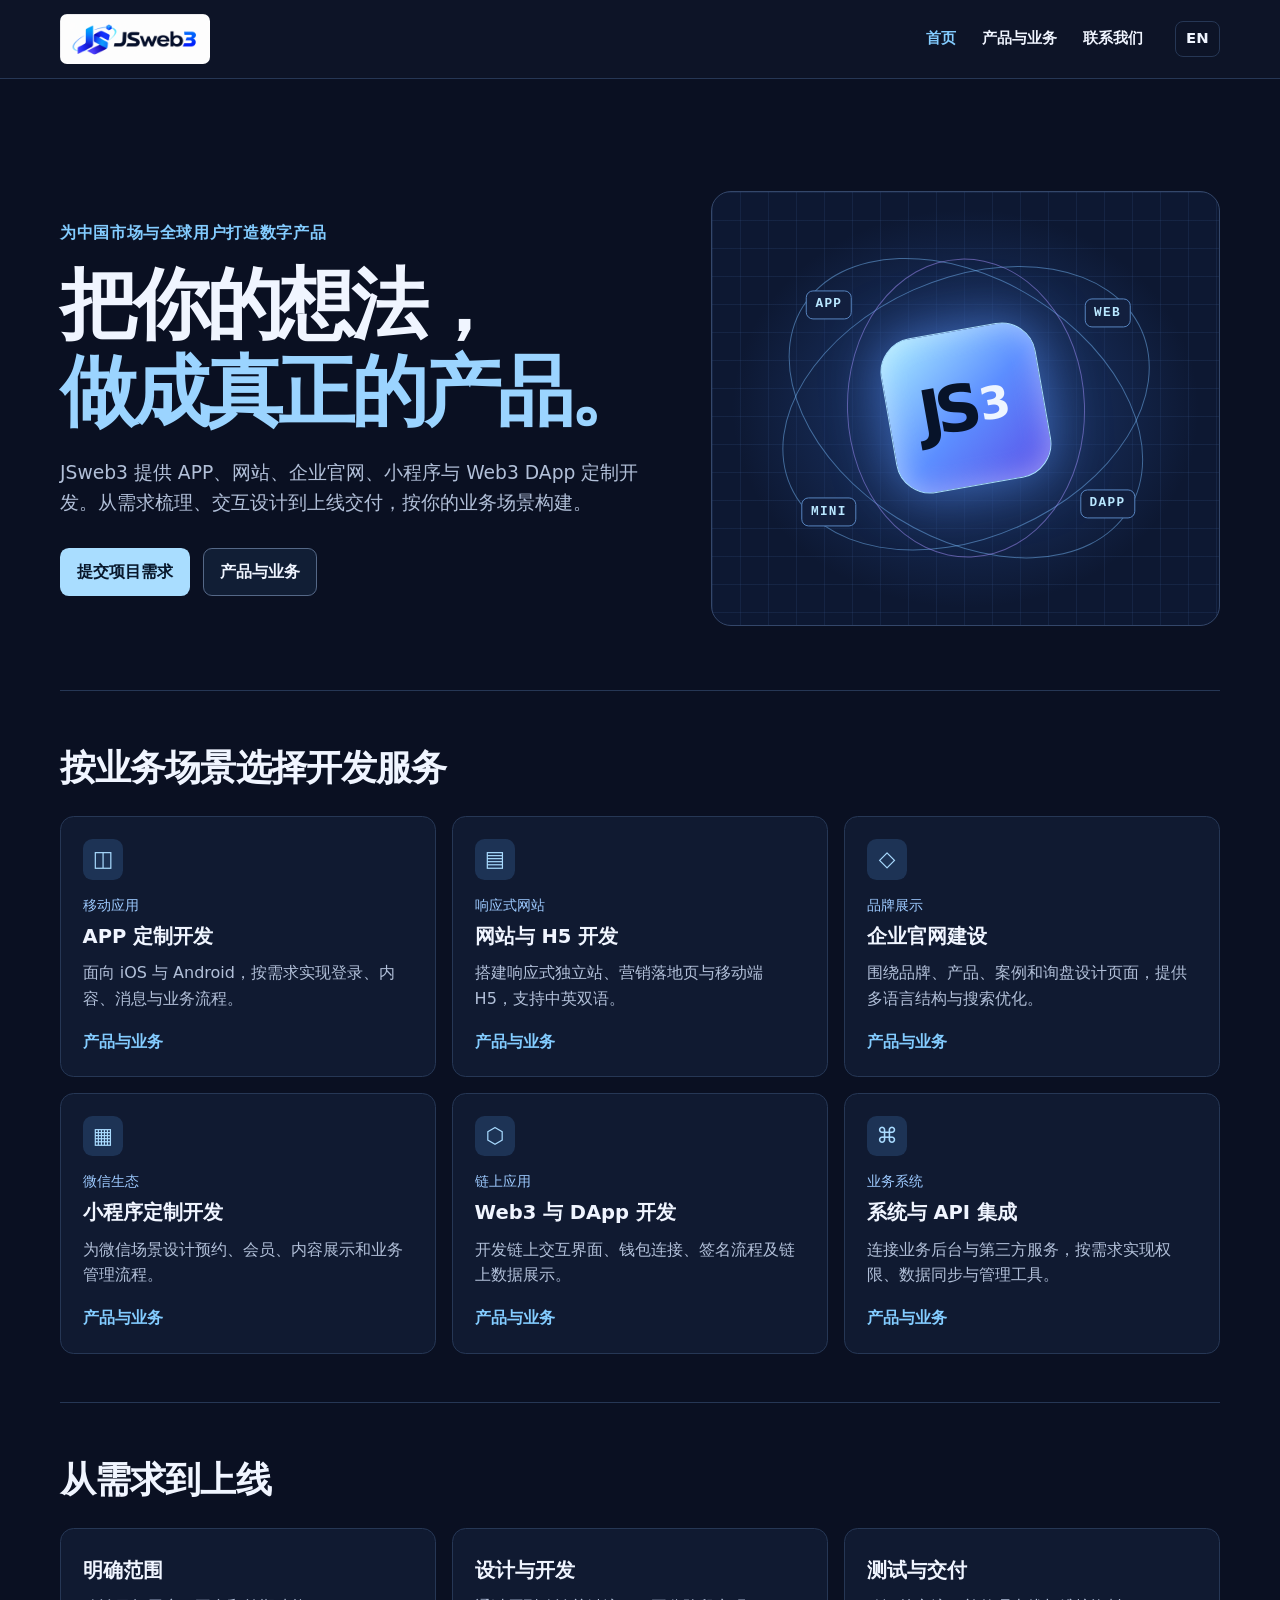
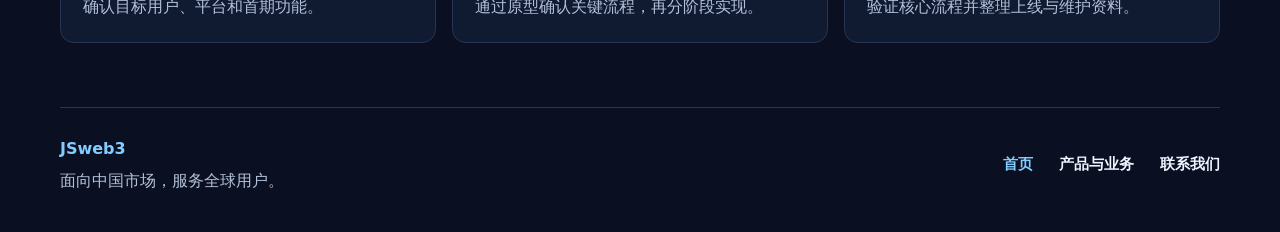
==== site/index.html @ c19f3cb8 "Build bilingual JSweb3 development website" ====
<!doctype html>
<html lang="zh-CN"><head><meta charset="utf-8"><meta name="viewport" content="width=device-width, initial-scale=1"><meta name="theme-color" content="#0a1022">
<title>APP、网站与 Web3 定制开发 | JSweb3</title><meta name="description" content="APP、网站、企业官网、小程序和 Web3 DApp 定制开发，面向中国市场及全球用户。"><meta name="keywords" content="APP 定制开发, 网站与 H5 开发, 企业官网建设, 小程序定制开发, Web3 与 DApp 开发, 系统与 API 集成"><meta name="author" content="JSweb3"><meta name="robots" content="index, follow, max-image-preview:large, max-snippet:-1">
<link rel="canonical" href="https://jsweb3.dev/"><link rel="alternate" hreflang="zh-CN" href="https://jsweb3.dev/"><link rel="alternate" hreflang="en" href="https://jsweb3.dev/en/"><link rel="alternate" hreflang="x-default" href="https://jsweb3.dev/">
<meta property="og:type" content="website"><meta property="og:site_name" content="JSweb3"><meta property="og:locale" content="zh_CN"><meta property="og:locale:alternate" content="en_US"><meta property="og:title" content="APP、网站与 Web3 定制开发 | JSweb3"><meta property="og:description" content="APP、网站、企业官网、小程序和 Web3 DApp 定制开发，面向中国市场及全球用户。"><meta property="og:url" content="https://jsweb3.dev/"><meta property="og:image" content="https://jsweb3.dev/assets/jsweb3-logo.png"><meta property="og:image:alt" content="JSweb3"><meta name="twitter:card" content="summary_large_image"><meta name="twitter:title" content="APP、网站与 Web3 定制开发 | JSweb3"><meta name="twitter:description" content="APP、网站、企业官网、小程序和 Web3 DApp 定制开发，面向中国市场及全球用户。"><meta name="twitter:image" content="https://jsweb3.dev/assets/jsweb3-logo.png"><meta name="twitter:image:alt" content="JSweb3">
<link rel="icon" href="./assets/jsweb3-icon.png"><link rel="stylesheet" href="./assets/site.css"><script type="application/ld+json">{"@context":"https://schema.org","@graph":[{"@type":"Organization","@id":"https://jsweb3.dev/#organization","name":"JSweb3","url":"https://jsweb3.dev","logo":"https://jsweb3.dev/assets/jsweb3-logo.png","areaServed":["China","Worldwide"],"sameAs":["https://t.me/shuishu"]},{"@type":"WebSite","@id":"https://jsweb3.dev/#website","name":"JSweb3","url":"https://jsweb3.dev","inLanguage":["zh-CN","en"],"publisher":{"@id":"https://jsweb3.dev/#organization"}},{"@type":["WebPage"],"@id":"https://jsweb3.dev/#page","url":"https://jsweb3.dev/","name":"APP、网站与 Web3 定制开发 | JSweb3","description":"APP、网站、企业官网、小程序和 Web3 DApp 定制开发，面向中国市场及全球用户。","inLanguage":"zh-CN","isPartOf":{"@id":"https://jsweb3.dev/#website"},"about":{"@id":"https://jsweb3.dev/#organization"}}]}</script></head>
<body><header class="header"><div class="header-inner"><a href="./" class="brand" aria-label="JSweb3"><img src="./assets/jsweb3-logo.png" alt="JSweb3" width="180" height="60"></a><nav aria-label="首页"><a href="./" aria-current="page">首页</a><a href="./services/">产品与业务</a><a href="./contact/">联系我们</a></nav><a class="switch" href="./en/" hreflang="en" lang="en">EN</a></div></header><main><section class="hero"><div><p class="eyebrow">为中国市场与全球用户打造数字产品</p><h1>把你的想法，<br><em>做成真正的产品。</em></h1><p class="lead">JSweb3 提供 APP、网站、企业官网、小程序与 Web3 DApp 定制开发。从需求梳理、交互设计到上线交付，按你的业务场景构建。</p><div class="actions"><a class="button primary" href="./contact/#brief">提交项目需求</a><a class="button secondary" href="./services/">产品与业务</a></div></div><div class="blueprint" aria-hidden="true"><div class="orbit o1"></div><div class="orbit o2"></div><div class="orbit o3"></div><div class="core">JS<span>3</span></div><span class="node n1">APP</span><span class="node n2">WEB</span><span class="node n3">DAPP</span><span class="node n4">MINI</span></div></section><section class="section"><h2>按业务场景选择开发服务</h2><div class="catalog"><article class="card" id="app"><span class="tile" aria-hidden="true">◫</span><p class="tag">移动应用</p><h3>APP 定制开发</h3><p>面向 iOS 与 Android，按需求实现登录、内容、消息与业务流程。</p><a aria-label="APP 定制开发" href="./services/#app">产品与业务</a></article><article class="card" id="web"><span class="tile" aria-hidden="true">▤</span><p class="tag">响应式网站</p><h3>网站与 H5 开发</h3><p>搭建响应式独立站、营销落地页与移动端 H5，支持中英双语。</p><a aria-label="网站与 H5 开发" href="./services/#web">产品与业务</a></article><article class="card" id="corporate"><span class="tile" aria-hidden="true">◇</span><p class="tag">品牌展示</p><h3>企业官网建设</h3><p>围绕品牌、产品、案例和询盘设计页面，提供多语言结构与搜索优化。</p><a aria-label="企业官网建设" href="./services/#corporate">产品与业务</a></article><article class="card" id="mini-program"><span class="tile" aria-hidden="true">▦</span><p class="tag">微信生态</p><h3>小程序定制开发</h3><p>为微信场景设计预约、会员、内容展示和业务管理流程。</p><a aria-label="小程序定制开发" href="./services/#mini-program">产品与业务</a></article><article class="card" id="dapp"><span class="tile" aria-hidden="true">⬡</span><p class="tag">链上应用</p><h3>Web3 与 DApp 开发</h3><p>开发链上交互界面、钱包连接、签名流程及链上数据展示。</p><a aria-label="Web3 与 DApp 开发" href="./services/#dapp">产品与业务</a></article><article class="card" id="integration"><span class="tile" aria-hidden="true">⌘</span><p class="tag">业务系统</p><h3>系统与 API 集成</h3><p>连接业务后台与第三方服务，按需求实现权限、数据同步与管理工具。</p><a aria-label="系统与 API 集成" href="./services/#integration">产品与业务</a></article></div></section><section class="section process"><h2>从需求到上线</h2><div class="steps"><article><h3>明确范围</h3><p>确认目标用户、平台和首期功能。</p></article><article><h3>设计与开发</h3><p>通过原型确认关键流程，再分阶段实现。</p></article><article><h3>测试与交付</h3><p>验证核心流程并整理上线与维护资料。</p></article></div></section></main><footer><div><a class="footer-brand" href="./">JSweb3</a><p>面向中国市场，服务全球用户。</p></div><nav aria-label="页脚导航"><a href="./" aria-current="page">首页</a><a href="./services/">产品与业务</a><a href="./contact/">联系我们</a></nav></footer></body></html>
---- site/assets/site.css ----
:root{color-scheme:dark;--bg:#0a1022;--panel:#101a31;--line:#263755;--text:#f0f5ff;--muted:#b2c0d9;--accent:#83ccff;--button:#a9ddff;font-family:system-ui,-apple-system,BlinkMacSystemFont,"Microsoft YaHei",sans-serif;background:var(--bg);color:var(--text);line-height:1.6}
*{box-sizing:border-box}html{scroll-padding-top:1rem}body{margin:0}a{color:inherit;text-decoration:none}button,input,select,textarea{font:inherit}button{cursor:pointer}img{display:block;max-width:100%}p,h1,h2,h3{margin:0}p{color:var(--muted)}:focus-visible{outline:2px solid #95dfff;outline-offset:4px}[aria-current]{color:var(--accent)}
.header{border-bottom:1px solid var(--line);background:#0d1427}.header-inner,main,footer{width:min(1160px,calc(100% - 48px));margin:auto}.header-inner{min-height:78px;display:flex;align-items:center;gap:32px}.brand{margin-right:auto;flex:none}.brand img{width:150px;height:50px;object-fit:contain;border-radius:7px}.header nav,footer nav{display:flex;gap:26px;flex-wrap:wrap}.header nav a,footer nav a,.switch{font-size:.93rem;font-weight:650}.switch{padding:.35rem .65rem;border:1px solid var(--line);border-radius:.5rem}
.hero{padding:clamp(3rem,9vw,7rem) 0 4rem;display:grid;grid-template-columns:1.18fr 1fr;align-items:center;gap:clamp(1rem,4vw,4rem)}.eyebrow{color:var(--accent);font-weight:650;margin-bottom:1rem;letter-spacing:.04em}.hero h1,.page-intro h1{font-weight:800;letter-spacing:-.055em;line-height:1.13;font-size:clamp(2.65rem,6vw,5.15rem)}.hero h1 em{font-style:normal;color:#9bd4ff}.lead{max-width:64ch;margin-top:1.4rem;font-size:clamp(1rem,1.8vw,1.17rem)}.actions{display:flex;flex-wrap:wrap;gap:.8rem;margin-top:1.9rem}.button{display:inline-flex;align-items:center;justify-content:center;min-height:46px;padding:.65rem 1rem;border-radius:.56rem;border:1px solid transparent;font-weight:750;text-align:center}.primary{background:var(--button);color:#08172b}.primary:hover{background:#d1efff}.secondary{border-color:#556887;background:#111e35}.secondary:hover{background:#1d3151}
.blueprint{position:relative;isolation:isolate;aspect-ratio:1.17;overflow:hidden;border:1px solid #34476a;border-radius:20px;background:radial-gradient(ellipse at center,#1f3d78 0%,transparent 65%),linear-gradient(#38568b33 1px,transparent 1px),linear-gradient(90deg,#38568b33 1px,transparent 1px),#0d1832;background-size:auto,28px 28px,28px 28px,auto}.core,.orbit,.node{position:absolute;top:50%;left:50%;translate:-50% -50%}.orbit{height:60%;width:76%;border:1px solid #7bbfff77;border-radius:50%;rotate:-24deg}.o2{rotate:32deg}.o3{rotate:88deg;width:59%;height:55%;border-color:#9d8bf288}.core{width:31%;aspect-ratio:1;display:grid;place-content:center;grid-auto-flow:column;align-items:center;background:linear-gradient(140deg,#adf1ff,#5c8eff 53%,#5b4ce7);color:#071329;border:1px solid #a8deff;border-radius:22%;box-shadow:0 0 55px #5b96ff99,inset 0 0 28px #e6eeff77;rotate:-10deg;font-size:clamp(2rem,5vw,4rem);font-weight:900;letter-spacing:-.12em;padding-right:.15em}.core span{color:#eef5ff;font-size:.7em;margin-left:.13em}.node{padding:.29rem .55rem;border:1px solid #5784bf;border-radius:.45rem;background:#121f3e;color:#b9e7ff;font:700 .8rem/1.4 ui-monospace,monospace;letter-spacing:.1em}.n1{left:23%;top:26%}.n2{left:78%;top:28%}.n3{left:78%;top:72%}.n4{left:23%;top:74%}
.section{padding:3rem 0;border-top:1px solid var(--line)}.section h2,.panel h2{font-size:clamp(1.45rem,4vw,2.25rem);letter-spacing:-.025em;margin-bottom:1.25rem}.catalog,.steps{display:grid;grid-template-columns:repeat(3,minmax(0,1fr));gap:1rem}.card,.panel,.steps article{background:var(--panel);border:1px solid var(--line);border-radius:.85rem;padding:1.35rem}.card{scroll-margin-top:1rem}.card:target,.panel:target{border-color:var(--accent)}.card h3,.steps h3{margin:.28rem 0 .5rem;font-size:1.22rem}.card a{display:inline-block;color:var(--accent);margin-top:1.1rem;font-weight:650}.card a:hover{text-decoration:underline}.tile{display:grid;place-items:center;width:2.55rem;height:2.55rem;background:#1d3355;border-radius:.6rem;color:#a9dbff;font-size:1.35rem;margin-bottom:.88rem}.tag{font-size:.88rem;color:#9dcaff}.process,.faq{padding-bottom:4rem}.page-intro{padding:clamp(2.7rem,7vw,5.5rem) 0 2.8rem}.page-intro h1{font-size:clamp(2.5rem,7vw,4.35rem)}.compact{padding-top:2rem}.faq details{border-bottom:1px solid var(--line);padding:.9rem 0}.faq summary{cursor:pointer;font-weight:650}.faq details p{margin:.55rem 0 0 1rem}.faq .button{margin-top:1.6rem}
.contact-layout{display:grid;grid-template-columns:1.3fr 1fr;align-items:start;gap:1.2rem;padding-bottom:4rem}.panel{padding:clamp(1rem,3vw,2rem)}form{display:grid;gap:.6rem}form label{font-weight:650}input:not([type=checkbox]),select,textarea{width:100%;min-width:0;border:1px solid #506182;background:#0c1528;color:var(--text);border-radius:.5rem;padding:.65rem .75rem}textarea{resize:vertical}input::placeholder,textarea::placeholder{color:#9aabc8}.phone-row{display:grid;gap:.5rem;grid-template-columns:minmax(0,1fr) minmax(0,1.15fr)}select{appearance:none;padding-right:1.8rem;background-image:linear-gradient(45deg,transparent 50%,var(--accent) 50%),linear-gradient(135deg,var(--accent) 50%,transparent 50%);background-size:5px 5px;background-repeat:no-repeat;background-position:calc(100% - 14px) 50%,calc(100% - 9px) 50%}.hint,small{font-size:.875rem;color:var(--muted)}.consent{display:flex;align-items:baseline;gap:.42rem;font-size:.9rem;margin:.5rem 0}.consent input{accent-color:var(--accent)}form .button{justify-self:start}.status:not(:empty){padding:.5rem;color:var(--accent)}.channel{display:flex;justify-content:space-between;align-items:center;flex-wrap:wrap;gap:.5rem;padding:.85rem 0;border-top:1px solid var(--line)}.channel span,.channel small{display:block;overflow-wrap:anywhere}.channel span{color:var(--muted)}.channel-actions{display:flex;gap:.45rem}.channel-actions>*{font-size:.9rem;padding:.4rem .6rem;border:1px solid #526484;border-radius:.38rem;background:#14213b;color:var(--text)}
footer{border-top:1px solid var(--line);padding:1.8rem 0 2.4rem;display:flex;justify-content:space-between;gap:1rem;flex-wrap:wrap}.footer-brand{font-weight:800;color:var(--accent)}footer p{margin-top:.35rem}footer nav{align-items:center}
@media(max-width:800px){.hero{grid-template-columns:1fr}.blueprint{max-width:560px;width:100%}.catalog{grid-template-columns:1fr 1fr}.contact-layout{grid-template-columns:1fr}}
@media(max-width:530px){.header-inner,main,footer{width:calc(100% - 32px)}.header-inner{display:grid;grid-template-columns:1fr auto;gap:.65rem;padding:.65rem 0}.header nav{grid-row:2;grid-column:1/-1;gap:1rem}.switch{grid-row:1;grid-column:2}.brand img{width:126px;height:42px}.catalog,.steps{grid-template-columns:1fr}.hero{padding-bottom:2rem}.section{padding:2rem 0}.phone-row{grid-template-columns:1fr}.channel-actions>*{min-height:44px}}
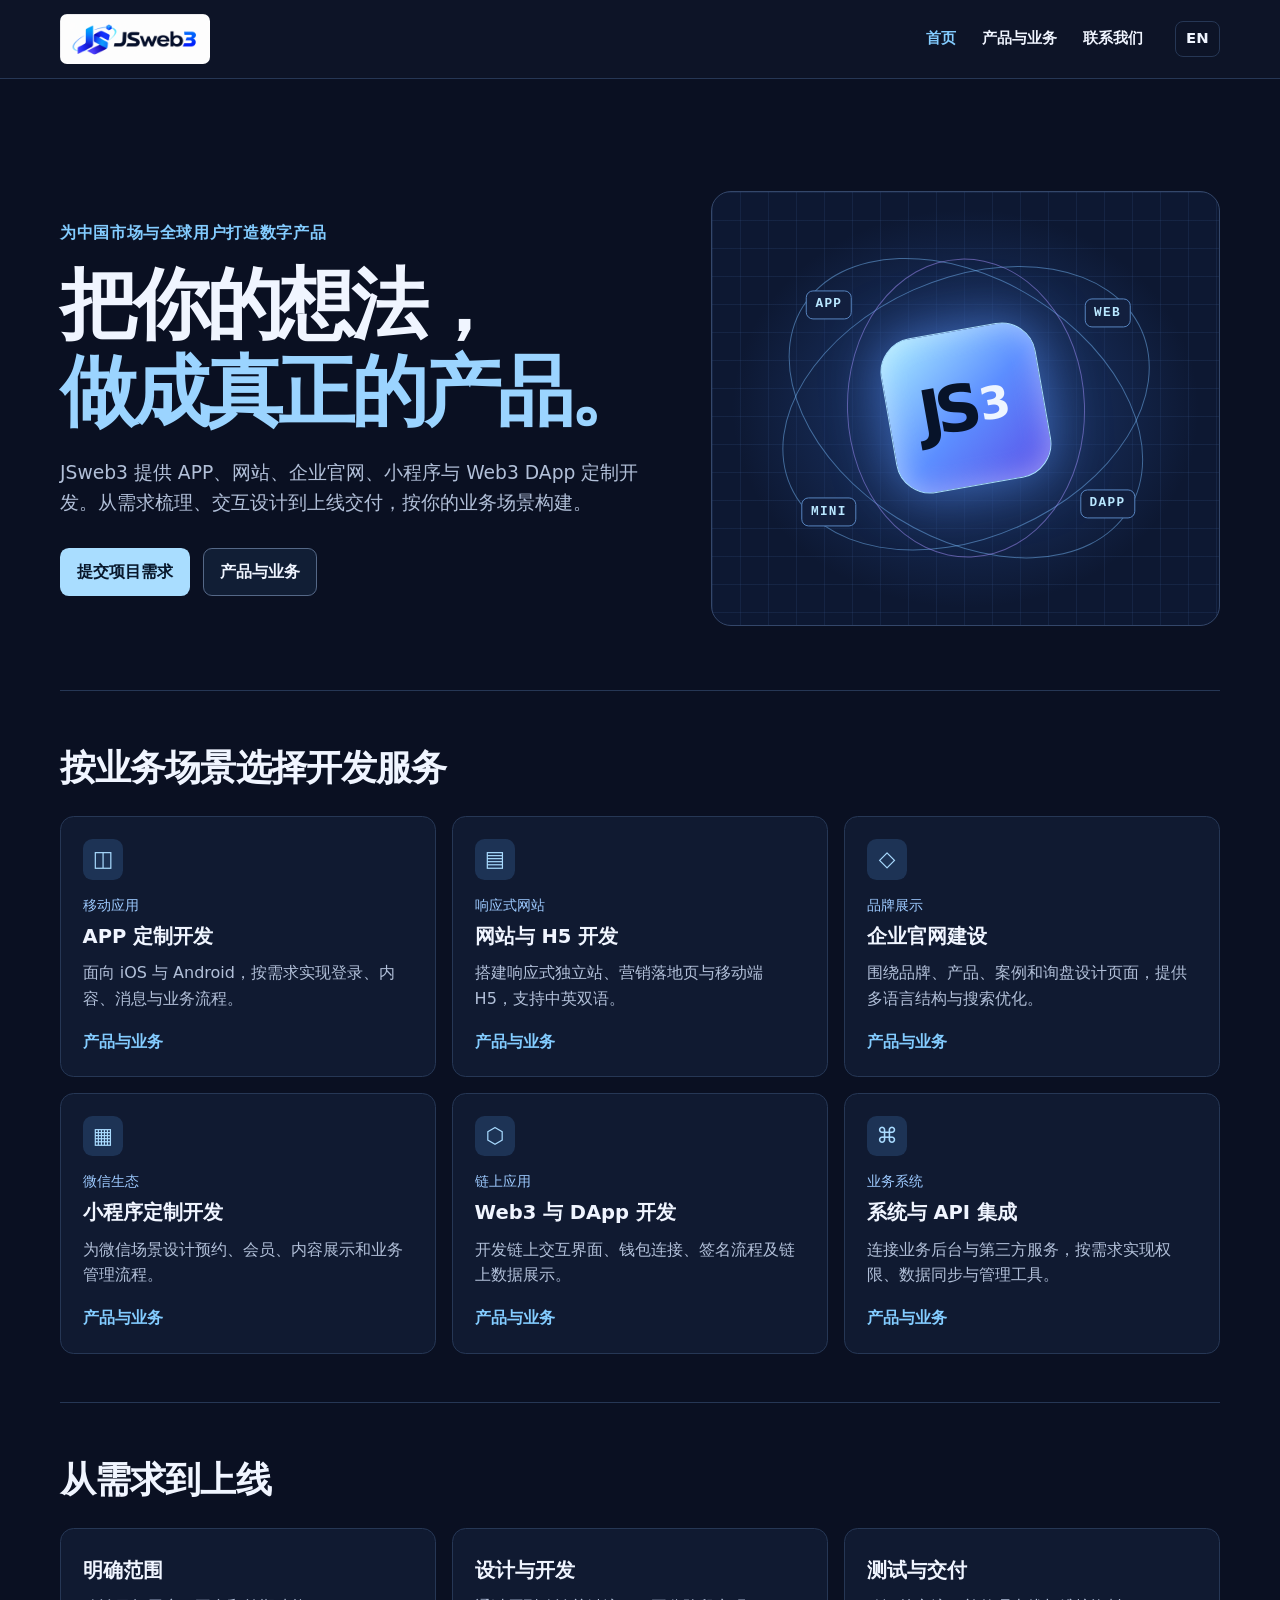
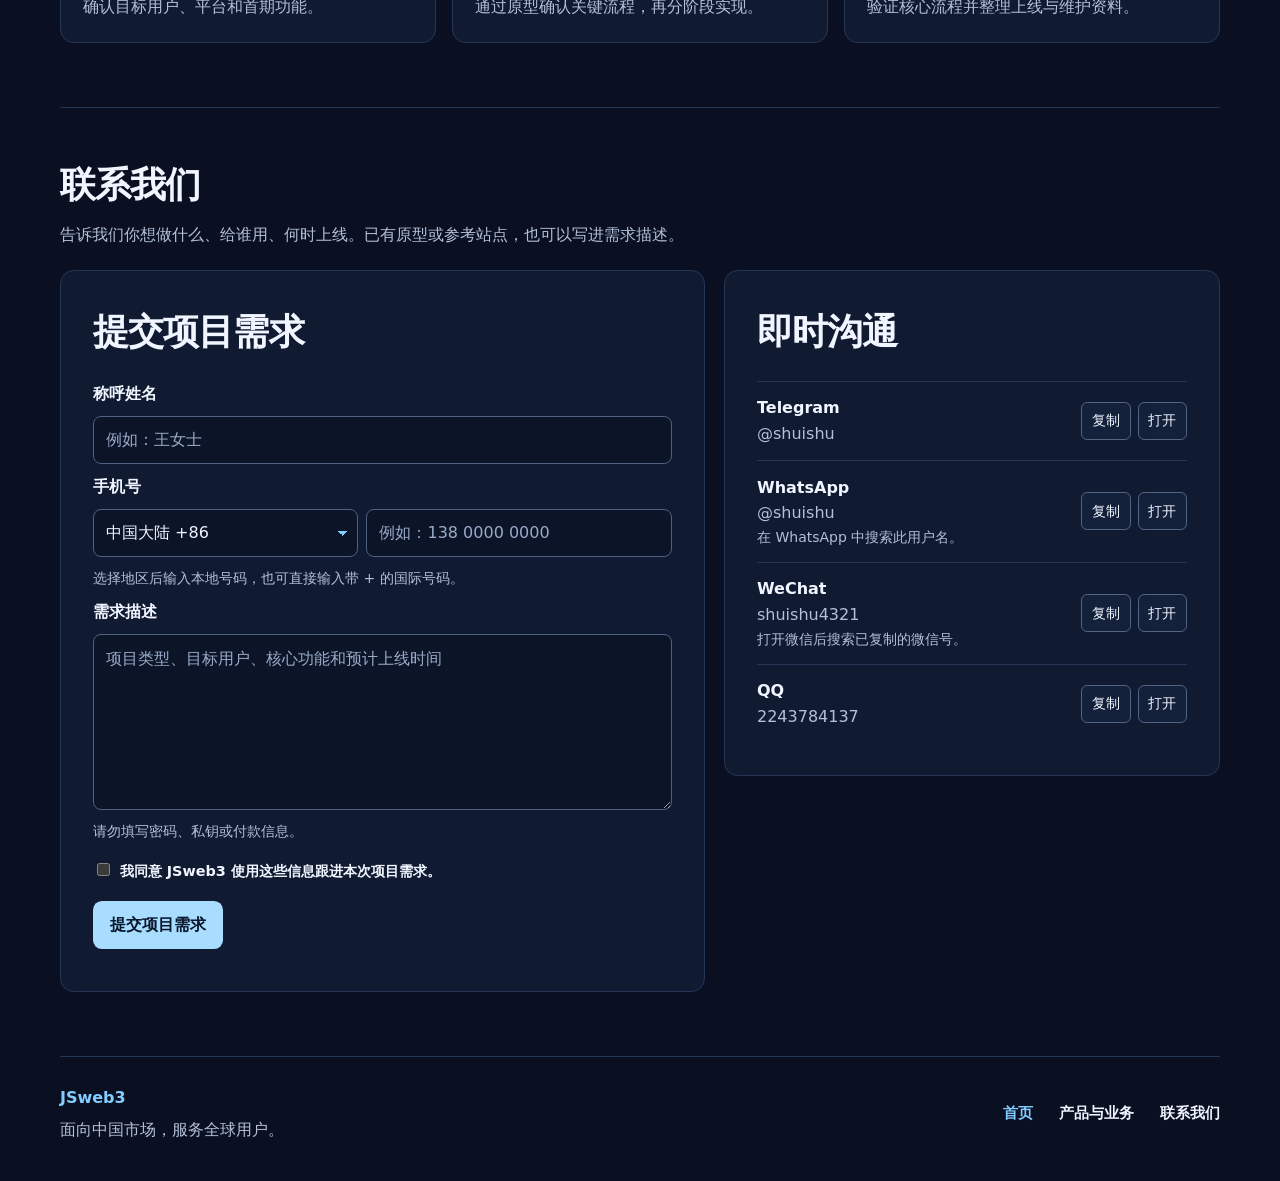
==== commit 1c415efd: "Add contact section to both homepages" ====
--- a/site/index.html
+++ b/site/index.html
@@ -4,4 +4,4 @@
 <link rel="canonical" href="https://jsweb3.dev/"><link rel="alternate" hreflang="zh-CN" href="https://jsweb3.dev/"><link rel="alternate" hreflang="en" href="https://jsweb3.dev/en/"><link rel="alternate" hreflang="x-default" href="https://jsweb3.dev/">
 <meta property="og:type" content="website"><meta property="og:site_name" content="JSweb3"><meta property="og:locale" content="zh_CN"><meta property="og:locale:alternate" content="en_US"><meta property="og:title" content="APP、网站与 Web3 定制开发 | JSweb3"><meta property="og:description" content="APP、网站、企业官网、小程序和 Web3 DApp 定制开发，面向中国市场及全球用户。"><meta property="og:url" content="https://jsweb3.dev/"><meta property="og:image" content="https://jsweb3.dev/assets/jsweb3-logo.png"><meta property="og:image:alt" content="JSweb3"><meta name="twitter:card" content="summary_large_image"><meta name="twitter:title" content="APP、网站与 Web3 定制开发 | JSweb3"><meta name="twitter:description" content="APP、网站、企业官网、小程序和 Web3 DApp 定制开发，面向中国市场及全球用户。"><meta name="twitter:image" content="https://jsweb3.dev/assets/jsweb3-logo.png"><meta name="twitter:image:alt" content="JSweb3">
 <link rel="icon" href="./assets/jsweb3-icon.png"><link rel="stylesheet" href="./assets/site.css"><script type="application/ld+json">{"@context":"https://schema.org","@graph":[{"@type":"Organization","@id":"https://jsweb3.dev/#organization","name":"JSweb3","url":"https://jsweb3.dev","logo":"https://jsweb3.dev/assets/jsweb3-logo.png","areaServed":["China","Worldwide"],"sameAs":["https://t.me/shuishu"]},{"@type":"WebSite","@id":"https://jsweb3.dev/#website","name":"JSweb3","url":"https://jsweb3.dev","inLanguage":["zh-CN","en"],"publisher":{"@id":"https://jsweb3.dev/#organization"}},{"@type":["WebPage"],"@id":"https://jsweb3.dev/#page","url":"https://jsweb3.dev/","name":"APP、网站与 Web3 定制开发 | JSweb3","description":"APP、网站、企业官网、小程序和 Web3 DApp 定制开发，面向中国市场及全球用户。","inLanguage":"zh-CN","isPartOf":{"@id":"https://jsweb3.dev/#website"},"about":{"@id":"https://jsweb3.dev/#organization"}}]}</script></head>
-<body><header class="header"><div class="header-inner"><a href="./" class="brand" aria-label="JSweb3"><img src="./assets/jsweb3-logo.png" alt="JSweb3" width="180" height="60"></a><nav aria-label="首页"><a href="./" aria-current="page">首页</a><a href="./services/">产品与业务</a><a href="./contact/">联系我们</a></nav><a class="switch" href="./en/" hreflang="en" lang="en">EN</a></div></header><main><section class="hero"><div><p class="eyebrow">为中国市场与全球用户打造数字产品</p><h1>把你的想法，<br><em>做成真正的产品。</em></h1><p class="lead">JSweb3 提供 APP、网站、企业官网、小程序与 Web3 DApp 定制开发。从需求梳理、交互设计到上线交付，按你的业务场景构建。</p><div class="actions"><a class="button primary" href="./contact/#brief">提交项目需求</a><a class="button secondary" href="./services/">产品与业务</a></div></div><div class="blueprint" aria-hidden="true"><div class="orbit o1"></div><div class="orbit o2"></div><div class="orbit o3"></div><div class="core">JS<span>3</span></div><span class="node n1">APP</span><span class="node n2">WEB</span><span class="node n3">DAPP</span><span class="node n4">MINI</span></div></section><section class="section"><h2>按业务场景选择开发服务</h2><div class="catalog"><article class="card" id="app"><span class="tile" aria-hidden="true">◫</span><p class="tag">移动应用</p><h3>APP 定制开发</h3><p>面向 iOS 与 Android，按需求实现登录、内容、消息与业务流程。</p><a aria-label="APP 定制开发" href="./services/#app">产品与业务</a></article><article class="card" id="web"><span class="tile" aria-hidden="true">▤</span><p class="tag">响应式网站</p><h3>网站与 H5 开发</h3><p>搭建响应式独立站、营销落地页与移动端 H5，支持中英双语。</p><a aria-label="网站与 H5 开发" href="./services/#web">产品与业务</a></article><article class="card" id="corporate"><span class="tile" aria-hidden="true">◇</span><p class="tag">品牌展示</p><h3>企业官网建设</h3><p>围绕品牌、产品、案例和询盘设计页面，提供多语言结构与搜索优化。</p><a aria-label="企业官网建设" href="./services/#corporate">产品与业务</a></article><article class="card" id="mini-program"><span class="tile" aria-hidden="true">▦</span><p class="tag">微信生态</p><h3>小程序定制开发</h3><p>为微信场景设计预约、会员、内容展示和业务管理流程。</p><a aria-label="小程序定制开发" href="./services/#mini-program">产品与业务</a></article><article class="card" id="dapp"><span class="tile" aria-hidden="true">⬡</span><p class="tag">链上应用</p><h3>Web3 与 DApp 开发</h3><p>开发链上交互界面、钱包连接、签名流程及链上数据展示。</p><a aria-label="Web3 与 DApp 开发" href="./services/#dapp">产品与业务</a></article><article class="card" id="integration"><span class="tile" aria-hidden="true">⌘</span><p class="tag">业务系统</p><h3>系统与 API 集成</h3><p>连接业务后台与第三方服务，按需求实现权限、数据同步与管理工具。</p><a aria-label="系统与 API 集成" href="./services/#integration">产品与业务</a></article></div></section><section class="section process"><h2>从需求到上线</h2><div class="steps"><article><h3>明确范围</h3><p>确认目标用户、平台和首期功能。</p></article><article><h3>设计与开发</h3><p>通过原型确认关键流程，再分阶段实现。</p></article><article><h3>测试与交付</h3><p>验证核心流程并整理上线与维护资料。</p></article></div></section></main><footer><div><a class="footer-brand" href="./">JSweb3</a><p>面向中国市场，服务全球用户。</p></div><nav aria-label="页脚导航"><a href="./" aria-current="page">首页</a><a href="./services/">产品与业务</a><a href="./contact/">联系我们</a></nav></footer></body></html>
+<body><header class="header"><div class="header-inner"><a href="./" class="brand" aria-label="JSweb3"><img src="./assets/jsweb3-logo.png" alt="JSweb3" width="180" height="60"></a><nav aria-label="首页"><a href="./" aria-current="page">首页</a><a href="./services/">产品与业务</a><a href="./contact/">联系我们</a></nav><a class="switch" href="./en/" hreflang="en" lang="en">EN</a></div></header><main><section class="hero"><div><p class="eyebrow">为中国市场与全球用户打造数字产品</p><h1>把你的想法，<br><em>做成真正的产品。</em></h1><p class="lead">JSweb3 提供 APP、网站、企业官网、小程序与 Web3 DApp 定制开发。从需求梳理、交互设计到上线交付，按你的业务场景构建。</p><div class="actions"><a class="button primary" href="#brief">提交项目需求</a><a class="button secondary" href="./services/">产品与业务</a></div></div><div class="blueprint" aria-hidden="true"><div class="orbit o1"></div><div class="orbit o2"></div><div class="orbit o3"></div><div class="core">JS<span>3</span></div><span class="node n1">APP</span><span class="node n2">WEB</span><span class="node n3">DAPP</span><span class="node n4">MINI</span></div></section><section class="section"><h2>按业务场景选择开发服务</h2><div class="catalog"><article class="card" id="app"><span class="tile" aria-hidden="true">◫</span><p class="tag">移动应用</p><h3>APP 定制开发</h3><p>面向 iOS 与 Android，按需求实现登录、内容、消息与业务流程。</p><a aria-label="APP 定制开发" href="./services/#app">产品与业务</a></article><article class="card" id="web"><span class="tile" aria-hidden="true">▤</span><p class="tag">响应式网站</p><h3>网站与 H5 开发</h3><p>搭建响应式独立站、营销落地页与移动端 H5，支持中英双语。</p><a aria-label="网站与 H5 开发" href="./services/#web">产品与业务</a></article><article class="card" id="corporate"><span class="tile" aria-hidden="true">◇</span><p class="tag">品牌展示</p><h3>企业官网建设</h3><p>围绕品牌、产品、案例和询盘设计页面，提供多语言结构与搜索优化。</p><a aria-label="企业官网建设" href="./services/#corporate">产品与业务</a></article><article class="card" id="mini-program"><span class="tile" aria-hidden="true">▦</span><p class="tag">微信生态</p><h3>小程序定制开发</h3><p>为微信场景设计预约、会员、内容展示和业务管理流程。</p><a aria-label="小程序定制开发" href="./services/#mini-program">产品与业务</a></article><article class="card" id="dapp"><span class="tile" aria-hidden="true">⬡</span><p class="tag">链上应用</p><h3>Web3 与 DApp 开发</h3><p>开发链上交互界面、钱包连接、签名流程及链上数据展示。</p><a aria-label="Web3 与 DApp 开发" href="./services/#dapp">产品与业务</a></article><article class="card" id="integration"><span class="tile" aria-hidden="true">⌘</span><p class="tag">业务系统</p><h3>系统与 API 集成</h3><p>连接业务后台与第三方服务，按需求实现权限、数据同步与管理工具。</p><a aria-label="系统与 API 集成" href="./services/#integration">产品与业务</a></article></div></section><section class="section process"><h2>从需求到上线</h2><div class="steps"><article><h3>明确范围</h3><p>确认目标用户、平台和首期功能。</p></article><article><h3>设计与开发</h3><p>通过原型确认关键流程，再分阶段实现。</p></article><article><h3>测试与交付</h3><p>验证核心流程并整理上线与维护资料。</p></article></div></section><section aria-labelledby="contact-title"><div class="section contact-intro"><h2 id="contact-title">联系我们</h2><p>告诉我们你想做什么、给谁用、何时上线。已有原型或参考站点，也可以写进需求描述。</p></div><div class="contact-layout"><section class="panel" id="brief"><h2>提交项目需求</h2><form id="brief-form" method="post"><label for="name">称呼姓名</label><input id="name" name="name" autocomplete="name" required maxlength="80" placeholder="例如：王女士"><label for="phone">手机号</label><div class="phone-row"><select id="region" name="region" aria-label="国家或地区"><option value="CN">中国大陆 +86</option><option value="HK">中国香港 +852</option><option value="MO">中国澳门 +853</option><option value="TW">中国台湾 +886</option><option value="US">美国 / 加拿大 +1</option><option value="GB">英国 +44</option><option value="AU">澳大利亚 +61</option><option value="SG">新加坡 +65</option><option value="MY">马来西亚 +60</option><option value="JP">日本 +81</option><option value="KR">韩国 +82</option><option value="IN">印度 +91</option><option value="DE">德国 +49</option><option value="FR">法国 +33</option><option value="AE">阿联酋 +971</option><option value="INT">国际号码</option></select><input id="phone" name="phone" type="tel" inputmode="tel" autocomplete="tel" required maxlength="40" aria-describedby="phone-help" placeholder="例如：138 0000 0000"></div><p class="hint" id="phone-help">选择地区后输入本地号码，也可直接输入带 + 的国际号码。</p><label for="description">需求描述</label><textarea id="description" name="description" rows="6" minlength="8" maxlength="2000" required placeholder="项目类型、目标用户、核心功能和预计上线时间"></textarea><p class="hint">请勿填写密码、私钥或付款信息。</p><label class="consent"><input type="checkbox" name="consent" required> <span>我同意 JSweb3 使用这些信息跟进本次项目需求。</span></label><div hidden><label>Website<input name="website" tabindex="-1" autocomplete="off"></label></div><button class="button primary" type="submit">提交项目需求</button><p class="status" id="form-status" role="status"></p></form></section><aside class="panel"><h2>即时沟通</h2><div class="channel"><div><strong>Telegram</strong><span>@shuishu</span></div><div class="channel-actions"><button type="button" data-copy="@shuishu" aria-label="复制 Telegram">复制</button><a href="https://t.me/shuishu" aria-label="打开 Telegram" target="_blank" rel="noopener noreferrer">打开</a></div></div><div class="channel"><div><strong>WhatsApp</strong><span>@shuishu</span><small>在 WhatsApp 中搜索此用户名。</small></div><div class="channel-actions"><button type="button" data-copy="@shuishu" aria-label="复制 WhatsApp">复制</button><a href="https://web.whatsapp.com/" aria-label="打开 WhatsApp" target="_blank" rel="noopener noreferrer">打开</a></div></div><div class="channel"><div><strong>WeChat</strong><span>shuishu4321</span><small>打开微信后搜索已复制的微信号。</small></div><div class="channel-actions"><button type="button" data-copy="shuishu4321" aria-label="复制 WeChat">复制</button><a href="weixin://" aria-label="打开 WeChat" data-copy-on-open="shuishu4321">打开</a></div></div><div class="channel"><div><strong>QQ</strong><span>2243784137</span></div><div class="channel-actions"><button type="button" data-copy="2243784137" aria-label="复制 QQ">复制</button><a href="https://wpa.qq.com/msgrd?v=3&amp;uin=2243784137&amp;site=qq&amp;menu=yes" aria-label="打开 QQ" target="_blank" rel="noopener noreferrer">打开</a></div></div><p class="status" id="copy-status" role="status"></p></aside></div><script type="application/json" id="messages">{"copied":"已复制","copyFail":"复制失败，请手动选中账号。","badPhone":"请输入有效格式的手机号。","sending":"正在提交…","sent":"需求已保存，我们会按你提供的方式联系你。","failed":"暂时无法提交。请稍后重试，或使用即时联系方式。","limited":"提交次数较多，请稍后重试。"}</script><script type="module" src="./assets/contact.mjs"></script></section></main><footer><div><a class="footer-brand" href="./">JSweb3</a><p>面向中国市场，服务全球用户。</p></div><nav aria-label="页脚导航"><a href="./" aria-current="page">首页</a><a href="./services/">产品与业务</a><a href="./contact/">联系我们</a></nav></footer></body></html>
--- a/site/assets/site.css
+++ b/site/assets/site.css
@@ -8,3 +8,4 @@
 footer{border-top:1px solid var(--line);padding:1.8rem 0 2.4rem;display:flex;justify-content:space-between;gap:1rem;flex-wrap:wrap}.footer-brand{font-weight:800;color:var(--accent)}footer p{margin-top:.35rem}footer nav{align-items:center}
 @media(max-width:800px){.hero{grid-template-columns:1fr}.blueprint{max-width:560px;width:100%}.catalog{grid-template-columns:1fr 1fr}.contact-layout{grid-template-columns:1fr}}
 @media(max-width:530px){.header-inner,main,footer{width:calc(100% - 32px)}.header-inner{display:grid;grid-template-columns:1fr auto;gap:.65rem;padding:.65rem 0}.header nav{grid-row:2;grid-column:1/-1;gap:1rem}.switch{grid-row:1;grid-column:2}.brand img{width:126px;height:42px}.catalog,.steps{grid-template-columns:1fr}.hero{padding-bottom:2rem}.section{padding:2rem 0}.phone-row{grid-template-columns:1fr}.channel-actions>*{min-height:44px}}
+.contact-intro{padding-bottom:1.4rem}.contact-intro h2{margin-bottom:.55rem}.contact-intro p{max-width:64ch}
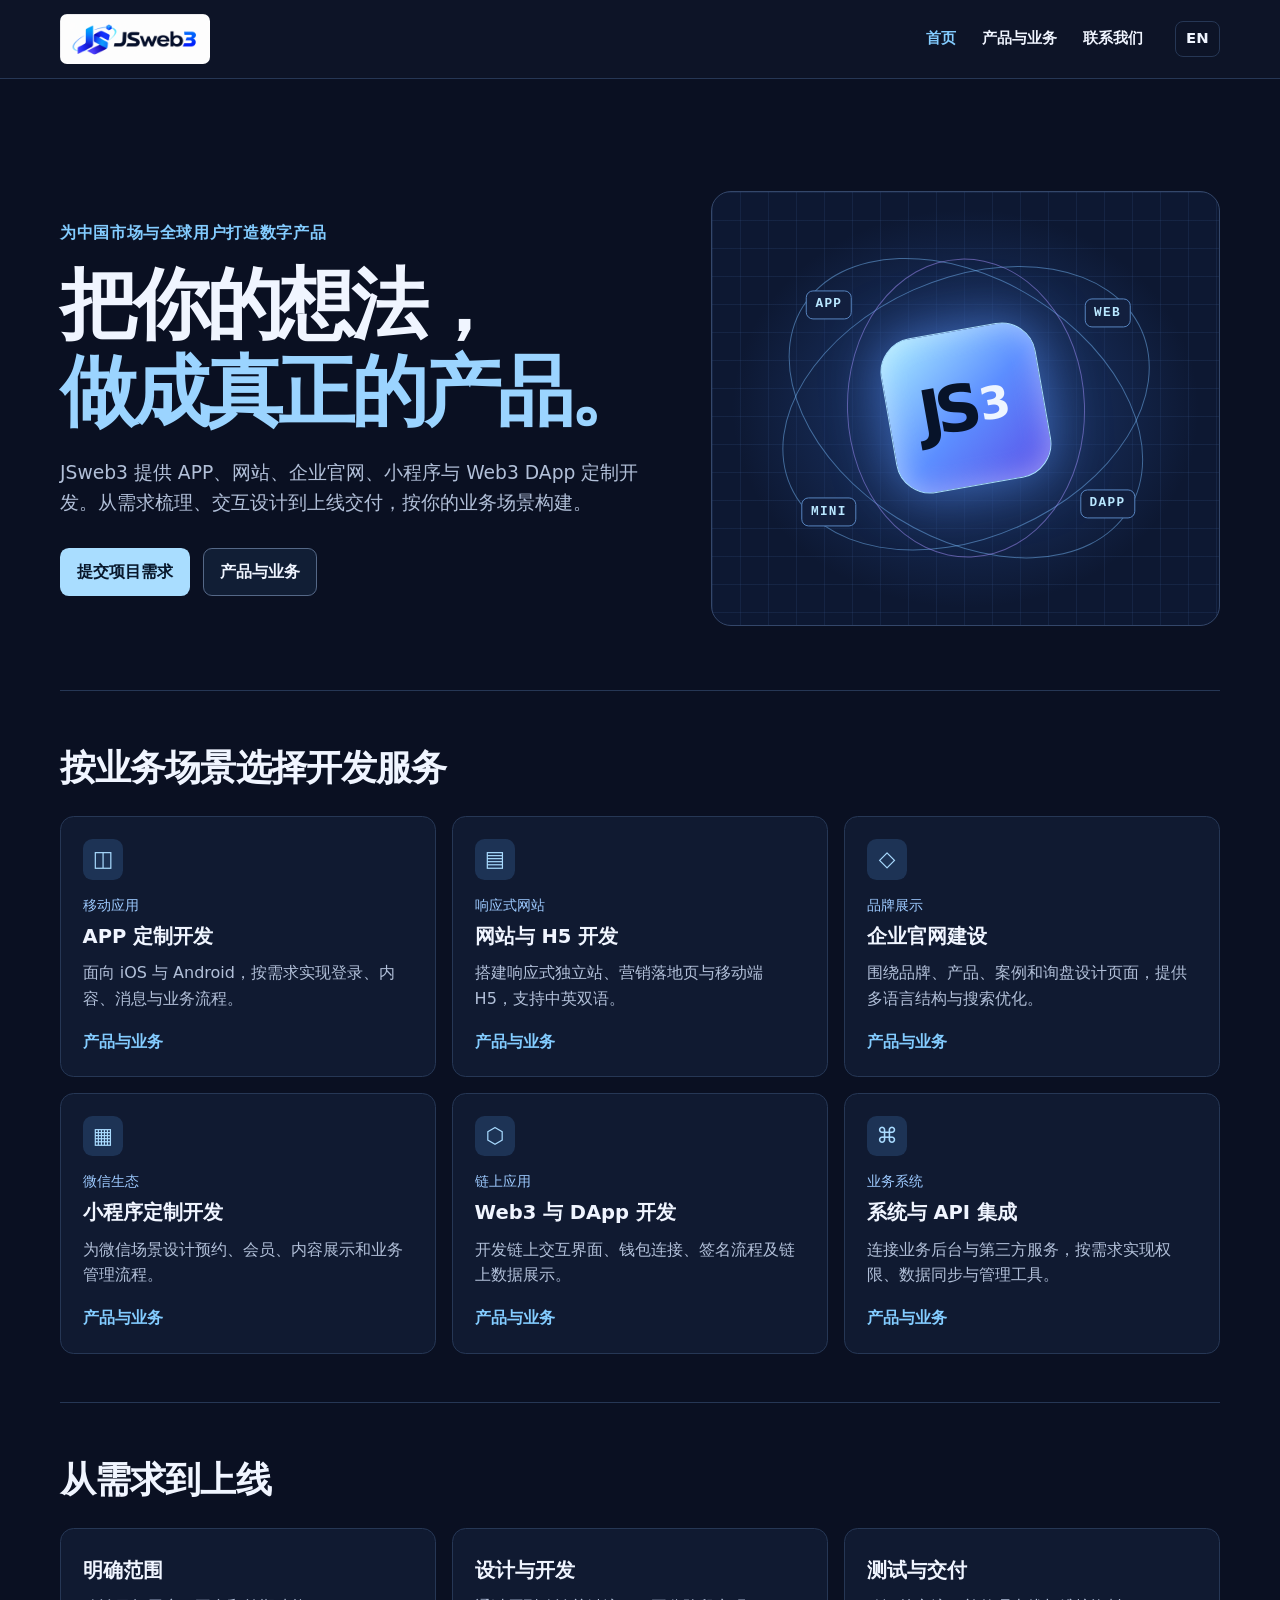
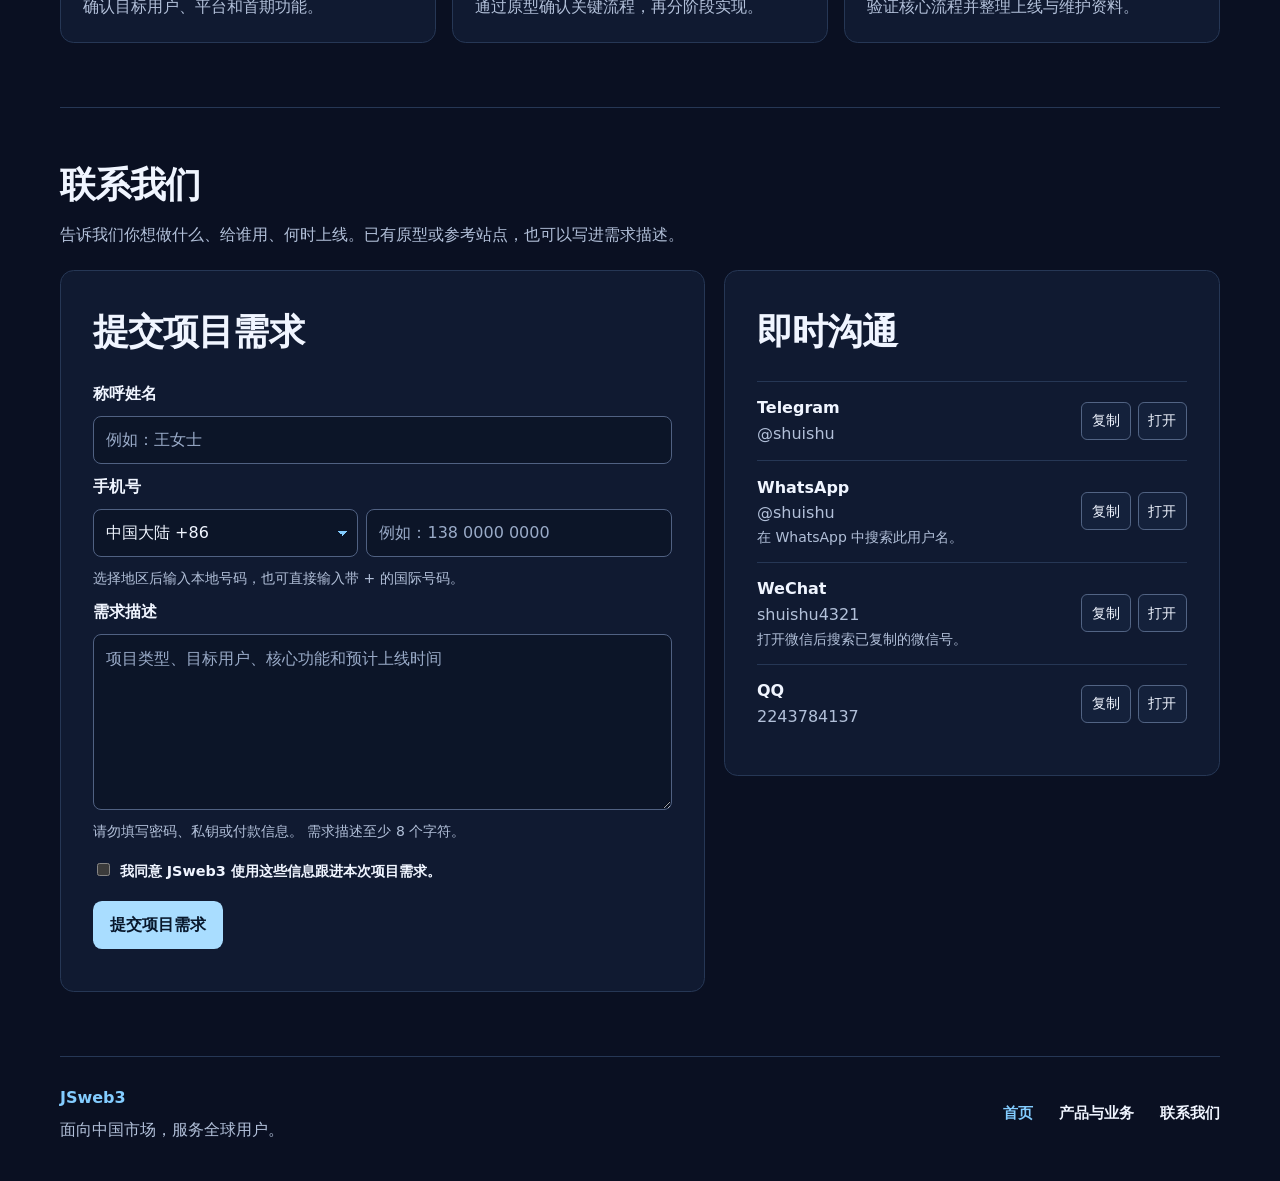
==== commit f2a2b631: "Show clear submission feedback and support older mobile browsers" ====
--- a/site/index.html
+++ b/site/index.html
@@ -4,4 +4,4 @@
 <link rel="canonical" href="https://jsweb3.dev/"><link rel="alternate" hreflang="zh-CN" href="https://jsweb3.dev/"><link rel="alternate" hreflang="en" href="https://jsweb3.dev/en/"><link rel="alternate" hreflang="x-default" href="https://jsweb3.dev/">
 <meta property="og:type" content="website"><meta property="og:site_name" content="JSweb3"><meta property="og:locale" content="zh_CN"><meta property="og:locale:alternate" content="en_US"><meta property="og:title" content="APP、网站与 Web3 定制开发 | JSweb3"><meta property="og:description" content="APP、网站、企业官网、小程序和 Web3 DApp 定制开发，面向中国市场及全球用户。"><meta property="og:url" content="https://jsweb3.dev/"><meta property="og:image" content="https://jsweb3.dev/assets/jsweb3-logo.png"><meta property="og:image:alt" content="JSweb3"><meta name="twitter:card" content="summary_large_image"><meta name="twitter:title" content="APP、网站与 Web3 定制开发 | JSweb3"><meta name="twitter:description" content="APP、网站、企业官网、小程序和 Web3 DApp 定制开发，面向中国市场及全球用户。"><meta name="twitter:image" content="https://jsweb3.dev/assets/jsweb3-logo.png"><meta name="twitter:image:alt" content="JSweb3">
 <link rel="icon" href="./assets/jsweb3-icon.png"><link rel="stylesheet" href="./assets/site.css"><script type="application/ld+json">{"@context":"https://schema.org","@graph":[{"@type":"Organization","@id":"https://jsweb3.dev/#organization","name":"JSweb3","url":"https://jsweb3.dev","logo":"https://jsweb3.dev/assets/jsweb3-logo.png","areaServed":["China","Worldwide"],"sameAs":["https://t.me/shuishu"]},{"@type":"WebSite","@id":"https://jsweb3.dev/#website","name":"JSweb3","url":"https://jsweb3.dev","inLanguage":["zh-CN","en"],"publisher":{"@id":"https://jsweb3.dev/#organization"}},{"@type":["WebPage"],"@id":"https://jsweb3.dev/#page","url":"https://jsweb3.dev/","name":"APP、网站与 Web3 定制开发 | JSweb3","description":"APP、网站、企业官网、小程序和 Web3 DApp 定制开发，面向中国市场及全球用户。","inLanguage":"zh-CN","isPartOf":{"@id":"https://jsweb3.dev/#website"},"about":{"@id":"https://jsweb3.dev/#organization"}}]}</script></head>
-<body><header class="header"><div class="header-inner"><a href="./" class="brand" aria-label="JSweb3"><img src="./assets/jsweb3-logo.png" alt="JSweb3" width="180" height="60"></a><nav aria-label="首页"><a href="./" aria-current="page">首页</a><a href="./services/">产品与业务</a><a href="./contact/">联系我们</a></nav><a class="switch" href="./en/" hreflang="en" lang="en">EN</a></div></header><main><section class="hero"><div><p class="eyebrow">为中国市场与全球用户打造数字产品</p><h1>把你的想法，<br><em>做成真正的产品。</em></h1><p class="lead">JSweb3 提供 APP、网站、企业官网、小程序与 Web3 DApp 定制开发。从需求梳理、交互设计到上线交付，按你的业务场景构建。</p><div class="actions"><a class="button primary" href="#brief">提交项目需求</a><a class="button secondary" href="./services/">产品与业务</a></div></div><div class="blueprint" aria-hidden="true"><div class="orbit o1"></div><div class="orbit o2"></div><div class="orbit o3"></div><div class="core">JS<span>3</span></div><span class="node n1">APP</span><span class="node n2">WEB</span><span class="node n3">DAPP</span><span class="node n4">MINI</span></div></section><section class="section"><h2>按业务场景选择开发服务</h2><div class="catalog"><article class="card" id="app"><span class="tile" aria-hidden="true">◫</span><p class="tag">移动应用</p><h3>APP 定制开发</h3><p>面向 iOS 与 Android，按需求实现登录、内容、消息与业务流程。</p><a aria-label="APP 定制开发" href="./services/#app">产品与业务</a></article><article class="card" id="web"><span class="tile" aria-hidden="true">▤</span><p class="tag">响应式网站</p><h3>网站与 H5 开发</h3><p>搭建响应式独立站、营销落地页与移动端 H5，支持中英双语。</p><a aria-label="网站与 H5 开发" href="./services/#web">产品与业务</a></article><article class="card" id="corporate"><span class="tile" aria-hidden="true">◇</span><p class="tag">品牌展示</p><h3>企业官网建设</h3><p>围绕品牌、产品、案例和询盘设计页面，提供多语言结构与搜索优化。</p><a aria-label="企业官网建设" href="./services/#corporate">产品与业务</a></article><article class="card" id="mini-program"><span class="tile" aria-hidden="true">▦</span><p class="tag">微信生态</p><h3>小程序定制开发</h3><p>为微信场景设计预约、会员、内容展示和业务管理流程。</p><a aria-label="小程序定制开发" href="./services/#mini-program">产品与业务</a></article><article class="card" id="dapp"><span class="tile" aria-hidden="true">⬡</span><p class="tag">链上应用</p><h3>Web3 与 DApp 开发</h3><p>开发链上交互界面、钱包连接、签名流程及链上数据展示。</p><a aria-label="Web3 与 DApp 开发" href="./services/#dapp">产品与业务</a></article><article class="card" id="integration"><span class="tile" aria-hidden="true">⌘</span><p class="tag">业务系统</p><h3>系统与 API 集成</h3><p>连接业务后台与第三方服务，按需求实现权限、数据同步与管理工具。</p><a aria-label="系统与 API 集成" href="./services/#integration">产品与业务</a></article></div></section><section class="section process"><h2>从需求到上线</h2><div class="steps"><article><h3>明确范围</h3><p>确认目标用户、平台和首期功能。</p></article><article><h3>设计与开发</h3><p>通过原型确认关键流程，再分阶段实现。</p></article><article><h3>测试与交付</h3><p>验证核心流程并整理上线与维护资料。</p></article></div></section><section aria-labelledby="contact-title"><div class="section contact-intro"><h2 id="contact-title">联系我们</h2><p>告诉我们你想做什么、给谁用、何时上线。已有原型或参考站点，也可以写进需求描述。</p></div><div class="contact-layout"><section class="panel" id="brief"><h2>提交项目需求</h2><form id="brief-form" method="post"><label for="name">称呼姓名</label><input id="name" name="name" autocomplete="name" required maxlength="80" placeholder="例如：王女士"><label for="phone">手机号</label><div class="phone-row"><select id="region" name="region" aria-label="国家或地区"><option value="CN">中国大陆 +86</option><option value="HK">中国香港 +852</option><option value="MO">中国澳门 +853</option><option value="TW">中国台湾 +886</option><option value="US">美国 / 加拿大 +1</option><option value="GB">英国 +44</option><option value="AU">澳大利亚 +61</option><option value="SG">新加坡 +65</option><option value="MY">马来西亚 +60</option><option value="JP">日本 +81</option><option value="KR">韩国 +82</option><option value="IN">印度 +91</option><option value="DE">德国 +49</option><option value="FR">法国 +33</option><option value="AE">阿联酋 +971</option><option value="INT">国际号码</option></select><input id="phone" name="phone" type="tel" inputmode="tel" autocomplete="tel" required maxlength="40" aria-describedby="phone-help" placeholder="例如：138 0000 0000"></div><p class="hint" id="phone-help">选择地区后输入本地号码，也可直接输入带 + 的国际号码。</p><label for="description">需求描述</label><textarea id="description" name="description" rows="6" minlength="8" maxlength="2000" required placeholder="项目类型、目标用户、核心功能和预计上线时间"></textarea><p class="hint">请勿填写密码、私钥或付款信息。</p><label class="consent"><input type="checkbox" name="consent" required> <span>我同意 JSweb3 使用这些信息跟进本次项目需求。</span></label><div hidden><label>Website<input name="website" tabindex="-1" autocomplete="off"></label></div><button class="button primary" type="submit">提交项目需求</button><p class="status" id="form-status" role="status"></p></form></section><aside class="panel"><h2>即时沟通</h2><div class="channel"><div><strong>Telegram</strong><span>@shuishu</span></div><div class="channel-actions"><button type="button" data-copy="@shuishu" aria-label="复制 Telegram">复制</button><a href="https://t.me/shuishu" aria-label="打开 Telegram" target="_blank" rel="noopener noreferrer">打开</a></div></div><div class="channel"><div><strong>WhatsApp</strong><span>@shuishu</span><small>在 WhatsApp 中搜索此用户名。</small></div><div class="channel-actions"><button type="button" data-copy="@shuishu" aria-label="复制 WhatsApp">复制</button><a href="https://web.whatsapp.com/" aria-label="打开 WhatsApp" target="_blank" rel="noopener noreferrer">打开</a></div></div><div class="channel"><div><strong>WeChat</strong><span>shuishu4321</span><small>打开微信后搜索已复制的微信号。</small></div><div class="channel-actions"><button type="button" data-copy="shuishu4321" aria-label="复制 WeChat">复制</button><a href="weixin://" aria-label="打开 WeChat" data-copy-on-open="shuishu4321">打开</a></div></div><div class="channel"><div><strong>QQ</strong><span>2243784137</span></div><div class="channel-actions"><button type="button" data-copy="2243784137" aria-label="复制 QQ">复制</button><a href="https://wpa.qq.com/msgrd?v=3&amp;uin=2243784137&amp;site=qq&amp;menu=yes" aria-label="打开 QQ" target="_blank" rel="noopener noreferrer">打开</a></div></div><p class="status" id="copy-status" role="status"></p></aside></div><script type="application/json" id="messages">{"copied":"已复制","copyFail":"复制失败，请手动选中账号。","badPhone":"请输入有效格式的手机号。","sending":"正在提交…","sent":"需求已保存，我们会按你提供的方式联系你。","failed":"暂时无法提交。请稍后重试，或使用即时联系方式。","limited":"提交次数较多，请稍后重试。"}</script><script type="module" src="./assets/contact.mjs"></script></section></main><footer><div><a class="footer-brand" href="./">JSweb3</a><p>面向中国市场，服务全球用户。</p></div><nav aria-label="页脚导航"><a href="./" aria-current="page">首页</a><a href="./services/">产品与业务</a><a href="./contact/">联系我们</a></nav></footer></body></html>
+<body><header class="header"><div class="header-inner"><a href="./" class="brand" aria-label="JSweb3"><img src="./assets/jsweb3-logo.png" alt="JSweb3" width="180" height="60"></a><nav aria-label="首页"><a href="./" aria-current="page">首页</a><a href="./services/">产品与业务</a><a href="./contact/">联系我们</a></nav><a class="switch" href="./en/" hreflang="en" lang="en">EN</a></div></header><main><section class="hero"><div><p class="eyebrow">为中国市场与全球用户打造数字产品</p><h1>把你的想法，<br><em>做成真正的产品。</em></h1><p class="lead">JSweb3 提供 APP、网站、企业官网、小程序与 Web3 DApp 定制开发。从需求梳理、交互设计到上线交付，按你的业务场景构建。</p><div class="actions"><a class="button primary" href="#brief">提交项目需求</a><a class="button secondary" href="./services/">产品与业务</a></div></div><div class="blueprint" aria-hidden="true"><div class="orbit o1"></div><div class="orbit o2"></div><div class="orbit o3"></div><div class="core">JS<span>3</span></div><span class="node n1">APP</span><span class="node n2">WEB</span><span class="node n3">DAPP</span><span class="node n4">MINI</span></div></section><section class="section"><h2>按业务场景选择开发服务</h2><div class="catalog"><article class="card" id="app"><span class="tile" aria-hidden="true">◫</span><p class="tag">移动应用</p><h3>APP 定制开发</h3><p>面向 iOS 与 Android，按需求实现登录、内容、消息与业务流程。</p><a aria-label="APP 定制开发" href="./services/#app">产品与业务</a></article><article class="card" id="web"><span class="tile" aria-hidden="true">▤</span><p class="tag">响应式网站</p><h3>网站与 H5 开发</h3><p>搭建响应式独立站、营销落地页与移动端 H5，支持中英双语。</p><a aria-label="网站与 H5 开发" href="./services/#web">产品与业务</a></article><article class="card" id="corporate"><span class="tile" aria-hidden="true">◇</span><p class="tag">品牌展示</p><h3>企业官网建设</h3><p>围绕品牌、产品、案例和询盘设计页面，提供多语言结构与搜索优化。</p><a aria-label="企业官网建设" href="./services/#corporate">产品与业务</a></article><article class="card" id="mini-program"><span class="tile" aria-hidden="true">▦</span><p class="tag">微信生态</p><h3>小程序定制开发</h3><p>为微信场景设计预约、会员、内容展示和业务管理流程。</p><a aria-label="小程序定制开发" href="./services/#mini-program">产品与业务</a></article><article class="card" id="dapp"><span class="tile" aria-hidden="true">⬡</span><p class="tag">链上应用</p><h3>Web3 与 DApp 开发</h3><p>开发链上交互界面、钱包连接、签名流程及链上数据展示。</p><a aria-label="Web3 与 DApp 开发" href="./services/#dapp">产品与业务</a></article><article class="card" id="integration"><span class="tile" aria-hidden="true">⌘</span><p class="tag">业务系统</p><h3>系统与 API 集成</h3><p>连接业务后台与第三方服务，按需求实现权限、数据同步与管理工具。</p><a aria-label="系统与 API 集成" href="./services/#integration">产品与业务</a></article></div></section><section class="section process"><h2>从需求到上线</h2><div class="steps"><article><h3>明确范围</h3><p>确认目标用户、平台和首期功能。</p></article><article><h3>设计与开发</h3><p>通过原型确认关键流程，再分阶段实现。</p></article><article><h3>测试与交付</h3><p>验证核心流程并整理上线与维护资料。</p></article></div></section><section aria-labelledby="contact-title"><div class="section contact-intro"><h2 id="contact-title">联系我们</h2><p>告诉我们你想做什么、给谁用、何时上线。已有原型或参考站点，也可以写进需求描述。</p></div><div class="contact-layout"><section class="panel" id="brief"><h2>提交项目需求</h2><form id="brief-form" method="post"><label for="name">称呼姓名</label><input id="name" name="name" autocomplete="name" required maxlength="80" placeholder="例如：王女士"><label for="phone">手机号</label><div class="phone-row"><select id="region" name="region" aria-label="国家或地区"><option value="CN">中国大陆 +86</option><option value="HK">中国香港 +852</option><option value="MO">中国澳门 +853</option><option value="TW">中国台湾 +886</option><option value="US">美国 / 加拿大 +1</option><option value="GB">英国 +44</option><option value="AU">澳大利亚 +61</option><option value="SG">新加坡 +65</option><option value="MY">马来西亚 +60</option><option value="JP">日本 +81</option><option value="KR">韩国 +82</option><option value="IN">印度 +91</option><option value="DE">德国 +49</option><option value="FR">法国 +33</option><option value="AE">阿联酋 +971</option><option value="INT">国际号码</option></select><input id="phone" name="phone" type="tel" inputmode="tel" autocomplete="tel" required maxlength="40" aria-describedby="phone-help" placeholder="例如：138 0000 0000"></div><p class="hint" id="phone-help">选择地区后输入本地号码，也可直接输入带 + 的国际号码。</p><label for="description">需求描述</label><textarea id="description" name="description" rows="6" minlength="8" maxlength="2000" required placeholder="项目类型、目标用户、核心功能和预计上线时间"></textarea><p class="hint">请勿填写密码、私钥或付款信息。 需求描述至少 8 个字符。</p><label class="consent"><input type="checkbox" name="consent" required> <span>我同意 JSweb3 使用这些信息跟进本次项目需求。</span></label><div hidden><label>Website<input name="website" tabindex="-1" autocomplete="off"></label></div><button class="button primary" type="submit">提交项目需求</button><p class="status" id="form-status" role="status"></p></form></section><aside class="panel"><h2>即时沟通</h2><div class="channel"><div><strong>Telegram</strong><span>@shuishu</span></div><div class="channel-actions"><button type="button" data-copy="@shuishu" aria-label="复制 Telegram">复制</button><a href="https://t.me/shuishu" aria-label="打开 Telegram" target="_blank" rel="noopener noreferrer">打开</a></div></div><div class="channel"><div><strong>WhatsApp</strong><span>@shuishu</span><small>在 WhatsApp 中搜索此用户名。</small></div><div class="channel-actions"><button type="button" data-copy="@shuishu" aria-label="复制 WhatsApp">复制</button><a href="https://web.whatsapp.com/" aria-label="打开 WhatsApp" target="_blank" rel="noopener noreferrer">打开</a></div></div><div class="channel"><div><strong>WeChat</strong><span>shuishu4321</span><small>打开微信后搜索已复制的微信号。</small></div><div class="channel-actions"><button type="button" data-copy="shuishu4321" aria-label="复制 WeChat">复制</button><a href="weixin://" aria-label="打开 WeChat" data-copy-on-open="shuishu4321">打开</a></div></div><div class="channel"><div><strong>QQ</strong><span>2243784137</span></div><div class="channel-actions"><button type="button" data-copy="2243784137" aria-label="复制 QQ">复制</button><a href="https://wpa.qq.com/msgrd?v=3&amp;uin=2243784137&amp;site=qq&amp;menu=yes" aria-label="打开 QQ" target="_blank" rel="noopener noreferrer">打开</a></div></div><p class="status" id="copy-status" role="status"></p></aside></div><dialog id="brief-success" aria-labelledby="brief-success-title"><h2 id="brief-success-title">提交成功</h2><p>需求已保存，我们会按你提供的方式联系你。</p><form method="dialog"><button class="button primary" autofocus>确定</button></form></dialog><script type="application/json" id="messages">{"copied":"已复制","copyFail":"复制失败，请手动选中账号。","badName":"请输入你的称呼。","badPhone":"请输入有效格式的手机号。","badDescription":"请填写至少 8 个字符的需求描述。","badConsent":"请勾选同意后再提交。","sending":"正在提交…","sent":"需求已保存，我们会按你提供的方式联系你。","failed":"暂时无法提交。请稍后重试，或使用即时联系方式。","limited":"提交次数较多，请稍后重试。","submit":"提交项目需求"}</script><script type="module" src="./assets/contact.mjs?v=2"></script></section></main><footer><div><a class="footer-brand" href="./">JSweb3</a><p>面向中国市场，服务全球用户。</p></div><nav aria-label="页脚导航"><a href="./" aria-current="page">首页</a><a href="./services/">产品与业务</a><a href="./contact/">联系我们</a></nav></footer></body></html>
--- a/site/assets/site.css
+++ b/site/assets/site.css
@@ -9,3 +9,4 @@
 @media(max-width:800px){.hero{grid-template-columns:1fr}.blueprint{max-width:560px;width:100%}.catalog{grid-template-columns:1fr 1fr}.contact-layout{grid-template-columns:1fr}}
 @media(max-width:530px){.header-inner,main,footer{width:calc(100% - 32px)}.header-inner{display:grid;grid-template-columns:1fr auto;gap:.65rem;padding:.65rem 0}.header nav{grid-row:2;grid-column:1/-1;gap:1rem}.switch{grid-row:1;grid-column:2}.brand img{width:126px;height:42px}.catalog,.steps{grid-template-columns:1fr}.hero{padding-bottom:2rem}.section{padding:2rem 0}.phone-row{grid-template-columns:1fr}.channel-actions>*{min-height:44px}}
 .contact-intro{padding-bottom:1.4rem}.contact-intro h2{margin-bottom:.55rem}.contact-intro p{max-width:64ch}
+#brief-success{width:min(420px,calc(100% - 2rem));padding:1.5rem;border:1px solid var(--line);border-radius:.85rem;background:var(--panel);color:var(--text)}#brief-success::backdrop{background:#070d1cbd}#brief-success p{margin:.5rem 0 1rem}.primary:disabled{opacity:.65;cursor:wait}
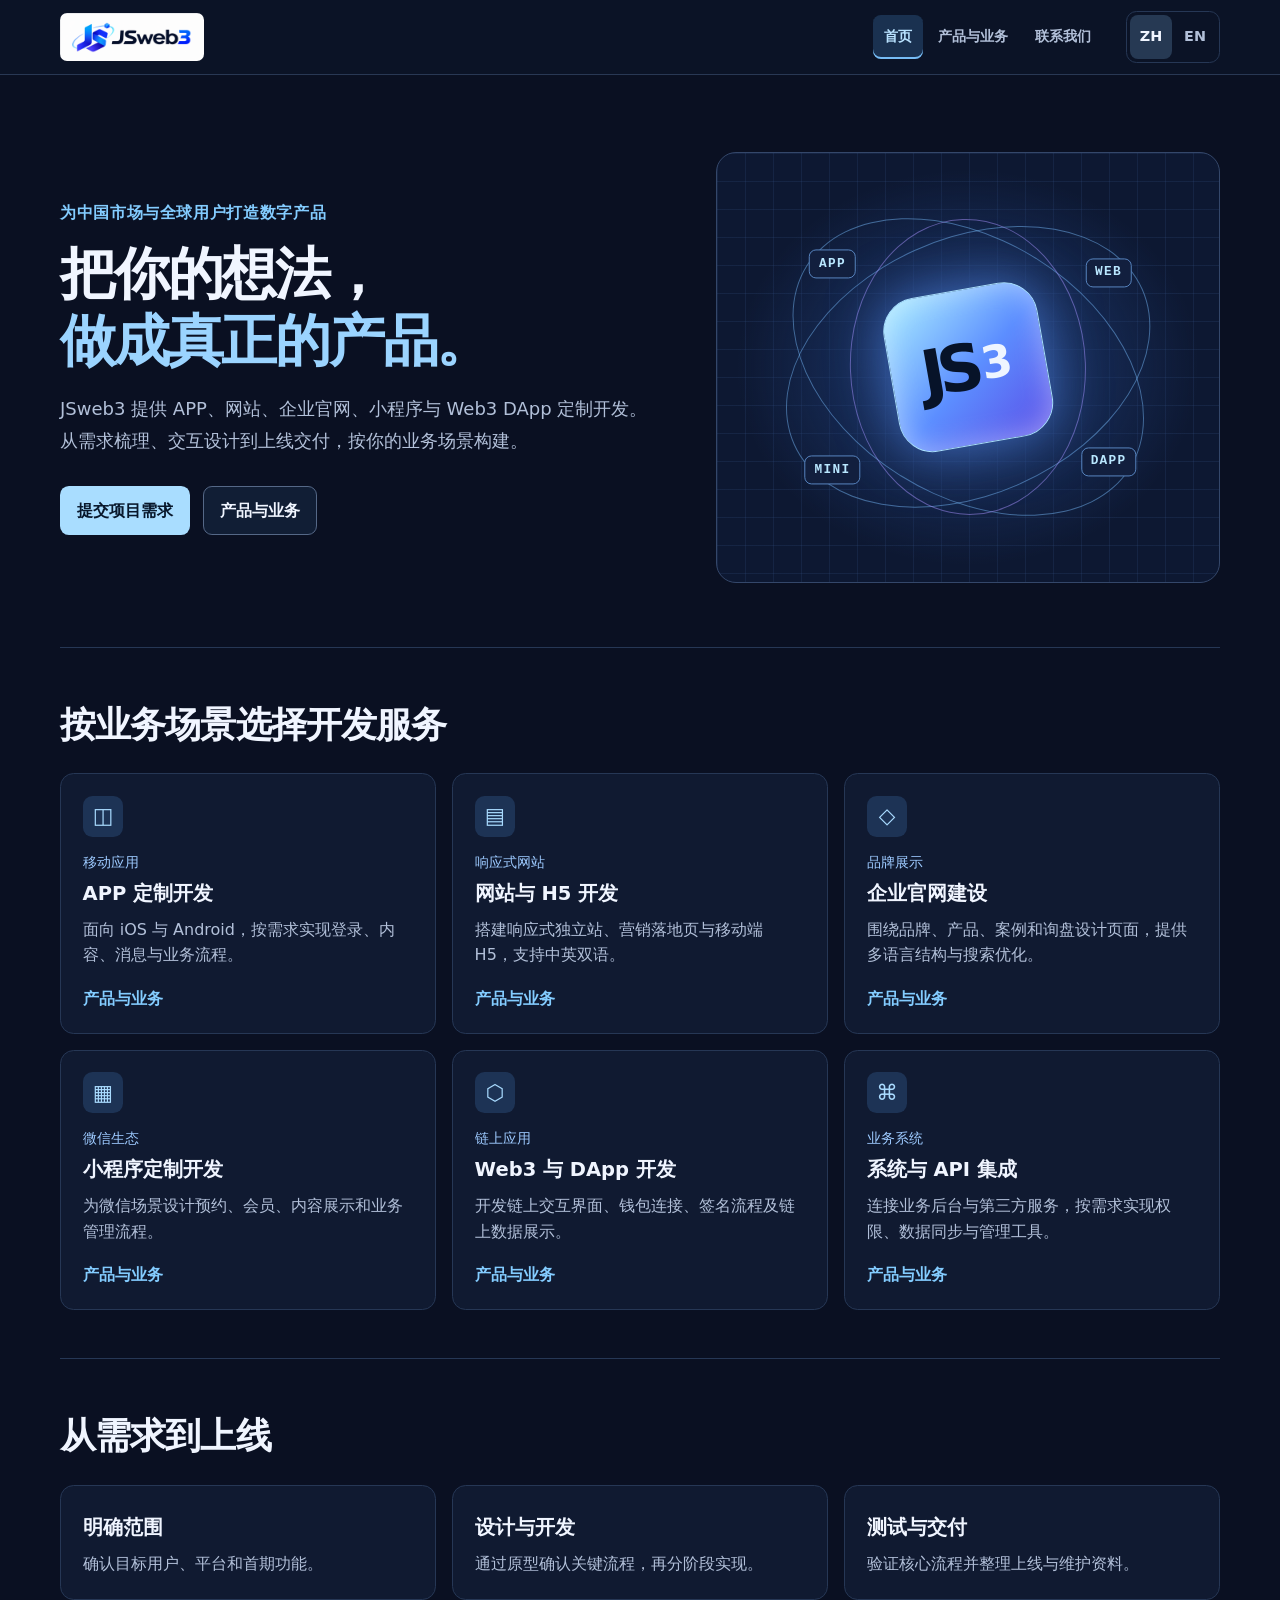
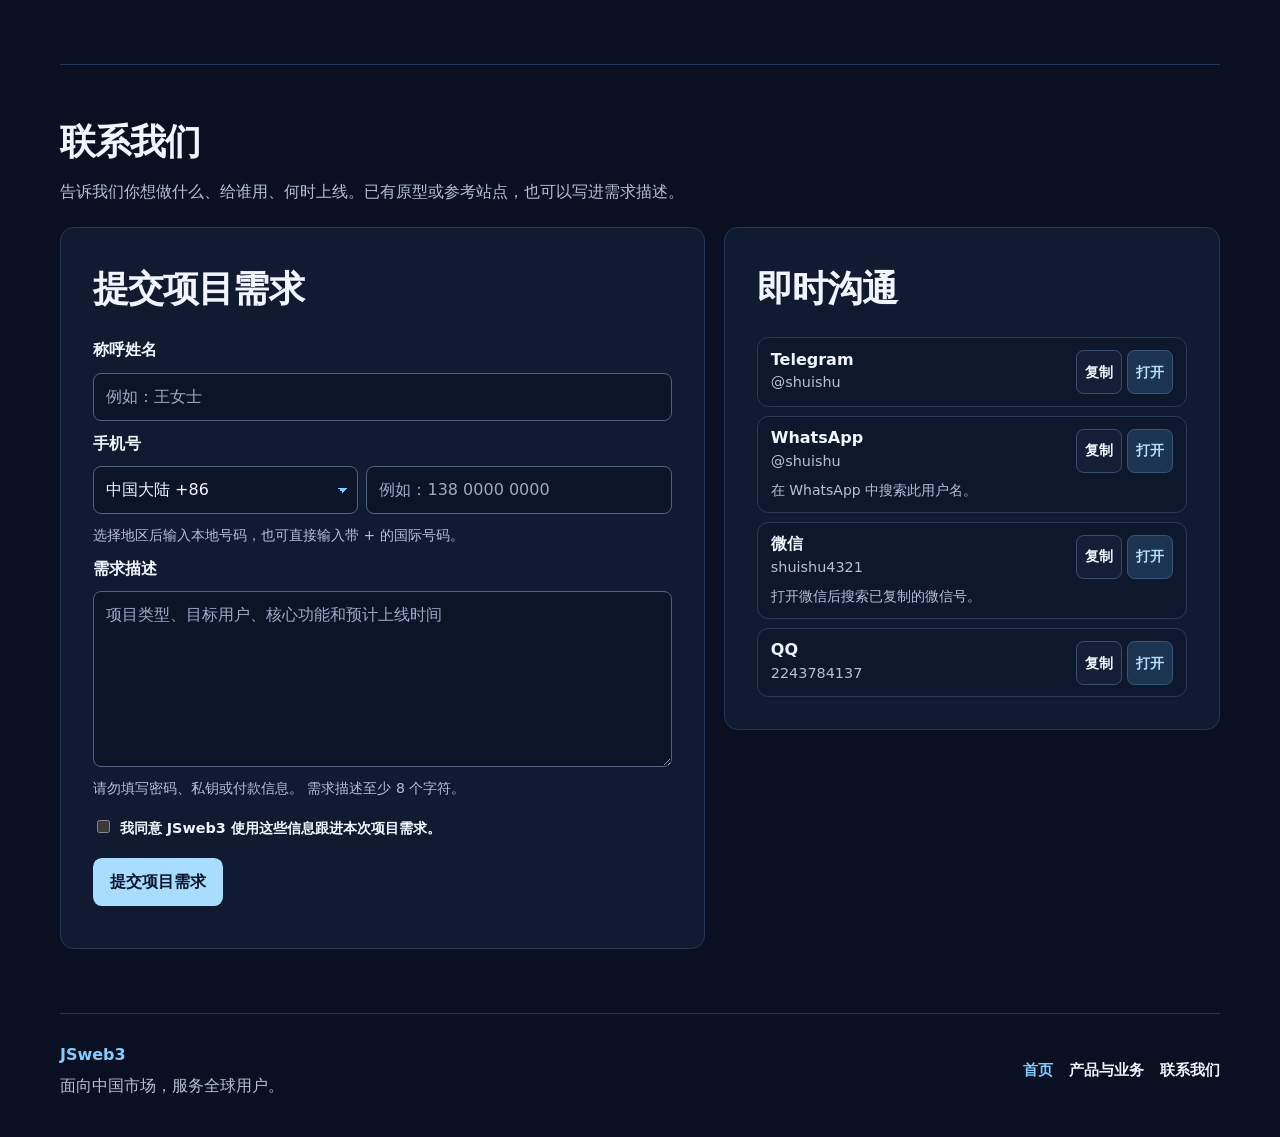
==== commit 0d4588ca: "Refine desktop hero and responsive navigation and contact layout" ====
--- a/site/index.html
+++ b/site/index.html
@@ -3,5 +3,5 @@
 <title>APP、网站与 Web3 定制开发 | JSweb3</title><meta name="description" content="APP、网站、企业官网、小程序和 Web3 DApp 定制开发，面向中国市场及全球用户。"><meta name="keywords" content="APP 定制开发, 网站与 H5 开发, 企业官网建设, 小程序定制开发, Web3 与 DApp 开发, 系统与 API 集成"><meta name="author" content="JSweb3"><meta name="robots" content="index, follow, max-image-preview:large, max-snippet:-1">
 <link rel="canonical" href="https://jsweb3.dev/"><link rel="alternate" hreflang="zh-CN" href="https://jsweb3.dev/"><link rel="alternate" hreflang="en" href="https://jsweb3.dev/en/"><link rel="alternate" hreflang="x-default" href="https://jsweb3.dev/">
 <meta property="og:type" content="website"><meta property="og:site_name" content="JSweb3"><meta property="og:locale" content="zh_CN"><meta property="og:locale:alternate" content="en_US"><meta property="og:title" content="APP、网站与 Web3 定制开发 | JSweb3"><meta property="og:description" content="APP、网站、企业官网、小程序和 Web3 DApp 定制开发，面向中国市场及全球用户。"><meta property="og:url" content="https://jsweb3.dev/"><meta property="og:image" content="https://jsweb3.dev/assets/jsweb3-logo.png"><meta property="og:image:alt" content="JSweb3"><meta name="twitter:card" content="summary_large_image"><meta name="twitter:title" content="APP、网站与 Web3 定制开发 | JSweb3"><meta name="twitter:description" content="APP、网站、企业官网、小程序和 Web3 DApp 定制开发，面向中国市场及全球用户。"><meta name="twitter:image" content="https://jsweb3.dev/assets/jsweb3-logo.png"><meta name="twitter:image:alt" content="JSweb3">
-<link rel="icon" href="./assets/jsweb3-icon.png"><link rel="stylesheet" href="./assets/site.css"><script type="application/ld+json">{"@context":"https://schema.org","@graph":[{"@type":"Organization","@id":"https://jsweb3.dev/#organization","name":"JSweb3","url":"https://jsweb3.dev","logo":"https://jsweb3.dev/assets/jsweb3-logo.png","areaServed":["China","Worldwide"],"sameAs":["https://t.me/shuishu"]},{"@type":"WebSite","@id":"https://jsweb3.dev/#website","name":"JSweb3","url":"https://jsweb3.dev","inLanguage":["zh-CN","en"],"publisher":{"@id":"https://jsweb3.dev/#organization"}},{"@type":["WebPage"],"@id":"https://jsweb3.dev/#page","url":"https://jsweb3.dev/","name":"APP、网站与 Web3 定制开发 | JSweb3","description":"APP、网站、企业官网、小程序和 Web3 DApp 定制开发，面向中国市场及全球用户。","inLanguage":"zh-CN","isPartOf":{"@id":"https://jsweb3.dev/#website"},"about":{"@id":"https://jsweb3.dev/#organization"}}]}</script></head>
-<body><header class="header"><div class="header-inner"><a href="./" class="brand" aria-label="JSweb3"><img src="./assets/jsweb3-logo.png" alt="JSweb3" width="180" height="60"></a><nav aria-label="首页"><a href="./" aria-current="page">首页</a><a href="./services/">产品与业务</a><a href="./contact/">联系我们</a></nav><a class="switch" href="./en/" hreflang="en" lang="en">EN</a></div></header><main><section class="hero"><div><p class="eyebrow">为中国市场与全球用户打造数字产品</p><h1>把你的想法，<br><em>做成真正的产品。</em></h1><p class="lead">JSweb3 提供 APP、网站、企业官网、小程序与 Web3 DApp 定制开发。从需求梳理、交互设计到上线交付，按你的业务场景构建。</p><div class="actions"><a class="button primary" href="#brief">提交项目需求</a><a class="button secondary" href="./services/">产品与业务</a></div></div><div class="blueprint" aria-hidden="true"><div class="orbit o1"></div><div class="orbit o2"></div><div class="orbit o3"></div><div class="core">JS<span>3</span></div><span class="node n1">APP</span><span class="node n2">WEB</span><span class="node n3">DAPP</span><span class="node n4">MINI</span></div></section><section class="section"><h2>按业务场景选择开发服务</h2><div class="catalog"><article class="card" id="app"><span class="tile" aria-hidden="true">◫</span><p class="tag">移动应用</p><h3>APP 定制开发</h3><p>面向 iOS 与 Android，按需求实现登录、内容、消息与业务流程。</p><a aria-label="APP 定制开发" href="./services/#app">产品与业务</a></article><article class="card" id="web"><span class="tile" aria-hidden="true">▤</span><p class="tag">响应式网站</p><h3>网站与 H5 开发</h3><p>搭建响应式独立站、营销落地页与移动端 H5，支持中英双语。</p><a aria-label="网站与 H5 开发" href="./services/#web">产品与业务</a></article><article class="card" id="corporate"><span class="tile" aria-hidden="true">◇</span><p class="tag">品牌展示</p><h3>企业官网建设</h3><p>围绕品牌、产品、案例和询盘设计页面，提供多语言结构与搜索优化。</p><a aria-label="企业官网建设" href="./services/#corporate">产品与业务</a></article><article class="card" id="mini-program"><span class="tile" aria-hidden="true">▦</span><p class="tag">微信生态</p><h3>小程序定制开发</h3><p>为微信场景设计预约、会员、内容展示和业务管理流程。</p><a aria-label="小程序定制开发" href="./services/#mini-program">产品与业务</a></article><article class="card" id="dapp"><span class="tile" aria-hidden="true">⬡</span><p class="tag">链上应用</p><h3>Web3 与 DApp 开发</h3><p>开发链上交互界面、钱包连接、签名流程及链上数据展示。</p><a aria-label="Web3 与 DApp 开发" href="./services/#dapp">产品与业务</a></article><article class="card" id="integration"><span class="tile" aria-hidden="true">⌘</span><p class="tag">业务系统</p><h3>系统与 API 集成</h3><p>连接业务后台与第三方服务，按需求实现权限、数据同步与管理工具。</p><a aria-label="系统与 API 集成" href="./services/#integration">产品与业务</a></article></div></section><section class="section process"><h2>从需求到上线</h2><div class="steps"><article><h3>明确范围</h3><p>确认目标用户、平台和首期功能。</p></article><article><h3>设计与开发</h3><p>通过原型确认关键流程，再分阶段实现。</p></article><article><h3>测试与交付</h3><p>验证核心流程并整理上线与维护资料。</p></article></div></section><section aria-labelledby="contact-title"><div class="section contact-intro"><h2 id="contact-title">联系我们</h2><p>告诉我们你想做什么、给谁用、何时上线。已有原型或参考站点，也可以写进需求描述。</p></div><div class="contact-layout"><section class="panel" id="brief"><h2>提交项目需求</h2><form id="brief-form" method="post"><label for="name">称呼姓名</label><input id="name" name="name" autocomplete="name" required maxlength="80" placeholder="例如：王女士"><label for="phone">手机号</label><div class="phone-row"><select id="region" name="region" aria-label="国家或地区"><option value="CN">中国大陆 +86</option><option value="HK">中国香港 +852</option><option value="MO">中国澳门 +853</option><option value="TW">中国台湾 +886</option><option value="US">美国 / 加拿大 +1</option><option value="GB">英国 +44</option><option value="AU">澳大利亚 +61</option><option value="SG">新加坡 +65</option><option value="MY">马来西亚 +60</option><option value="JP">日本 +81</option><option value="KR">韩国 +82</option><option value="IN">印度 +91</option><option value="DE">德国 +49</option><option value="FR">法国 +33</option><option value="AE">阿联酋 +971</option><option value="INT">国际号码</option></select><input id="phone" name="phone" type="tel" inputmode="tel" autocomplete="tel" required maxlength="40" aria-describedby="phone-help" placeholder="例如：138 0000 0000"></div><p class="hint" id="phone-help">选择地区后输入本地号码，也可直接输入带 + 的国际号码。</p><label for="description">需求描述</label><textarea id="description" name="description" rows="6" minlength="8" maxlength="2000" required placeholder="项目类型、目标用户、核心功能和预计上线时间"></textarea><p class="hint">请勿填写密码、私钥或付款信息。 需求描述至少 8 个字符。</p><label class="consent"><input type="checkbox" name="consent" required> <span>我同意 JSweb3 使用这些信息跟进本次项目需求。</span></label><div hidden><label>Website<input name="website" tabindex="-1" autocomplete="off"></label></div><button class="button primary" type="submit">提交项目需求</button><p class="status" id="form-status" role="status"></p></form></section><aside class="panel"><h2>即时沟通</h2><div class="channel"><div><strong>Telegram</strong><span>@shuishu</span></div><div class="channel-actions"><button type="button" data-copy="@shuishu" aria-label="复制 Telegram">复制</button><a href="https://t.me/shuishu" aria-label="打开 Telegram" target="_blank" rel="noopener noreferrer">打开</a></div></div><div class="channel"><div><strong>WhatsApp</strong><span>@shuishu</span><small>在 WhatsApp 中搜索此用户名。</small></div><div class="channel-actions"><button type="button" data-copy="@shuishu" aria-label="复制 WhatsApp">复制</button><a href="https://web.whatsapp.com/" aria-label="打开 WhatsApp" target="_blank" rel="noopener noreferrer">打开</a></div></div><div class="channel"><div><strong>WeChat</strong><span>shuishu4321</span><small>打开微信后搜索已复制的微信号。</small></div><div class="channel-actions"><button type="button" data-copy="shuishu4321" aria-label="复制 WeChat">复制</button><a href="weixin://" aria-label="打开 WeChat" data-copy-on-open="shuishu4321">打开</a></div></div><div class="channel"><div><strong>QQ</strong><span>2243784137</span></div><div class="channel-actions"><button type="button" data-copy="2243784137" aria-label="复制 QQ">复制</button><a href="https://wpa.qq.com/msgrd?v=3&amp;uin=2243784137&amp;site=qq&amp;menu=yes" aria-label="打开 QQ" target="_blank" rel="noopener noreferrer">打开</a></div></div><p class="status" id="copy-status" role="status"></p></aside></div><dialog id="brief-success" aria-labelledby="brief-success-title"><h2 id="brief-success-title">提交成功</h2><p>需求已保存，我们会按你提供的方式联系你。</p><form method="dialog"><button class="button primary" autofocus>确定</button></form></dialog><script type="application/json" id="messages">{"copied":"已复制","copyFail":"复制失败，请手动选中账号。","badName":"请输入你的称呼。","badPhone":"请输入有效格式的手机号。","badDescription":"请填写至少 8 个字符的需求描述。","badConsent":"请勾选同意后再提交。","sending":"正在提交…","sent":"需求已保存，我们会按你提供的方式联系你。","failed":"暂时无法提交。请稍后重试，或使用即时联系方式。","limited":"提交次数较多，请稍后重试。","submit":"提交项目需求"}</script><script type="module" src="./assets/contact.mjs?v=2"></script></section></main><footer><div><a class="footer-brand" href="./">JSweb3</a><p>面向中国市场，服务全球用户。</p></div><nav aria-label="页脚导航"><a href="./" aria-current="page">首页</a><a href="./services/">产品与业务</a><a href="./contact/">联系我们</a></nav></footer></body></html>
+<link rel="icon" href="./assets/jsweb3-icon.png"><link rel="stylesheet" href="./assets/site.css?v=4"><script type="application/ld+json">{"@context":"https://schema.org","@graph":[{"@type":"Organization","@id":"https://jsweb3.dev/#organization","name":"JSweb3","url":"https://jsweb3.dev","logo":"https://jsweb3.dev/assets/jsweb3-logo.png","areaServed":["China","Worldwide"],"sameAs":["https://t.me/shuishu"]},{"@type":"WebSite","@id":"https://jsweb3.dev/#website","name":"JSweb3","url":"https://jsweb3.dev","inLanguage":["zh-CN","en"],"publisher":{"@id":"https://jsweb3.dev/#organization"}},{"@type":["WebPage"],"@id":"https://jsweb3.dev/#page","url":"https://jsweb3.dev/","name":"APP、网站与 Web3 定制开发 | JSweb3","description":"APP、网站、企业官网、小程序和 Web3 DApp 定制开发，面向中国市场及全球用户。","inLanguage":"zh-CN","isPartOf":{"@id":"https://jsweb3.dev/#website"},"about":{"@id":"https://jsweb3.dev/#organization"}}]}</script></head>
+<body><header class="header"><div class="header-inner"><a href="./" class="brand" aria-label="JSweb3"><img src="./assets/jsweb3-logo.png" alt="JSweb3" width="180" height="60"></a><nav aria-label="首页"><a href="./" aria-current="page">首页</a><a href="./services/">产品与业务</a><a href="./contact/">联系我们</a></nav><div class="languages" role="group" aria-label="选择语言"><a href="./" hreflang="zh-CN" lang="zh-CN" aria-label="简体中文" aria-current="true">ZH</a><a href="./en/" hreflang="en" lang="en" aria-label="English">EN</a></div></div></header><main><section class="hero"><div><p class="eyebrow">为中国市场与全球用户打造数字产品</p><h1>把你的想法，<br><em>做成真正的产品。</em></h1><p class="lead">JSweb3 提供 APP、网站、企业官网、小程序与 Web3 DApp 定制开发。从需求梳理、交互设计到上线交付，按你的业务场景构建。</p><div class="actions"><a class="button primary" href="#brief">提交项目需求</a><a class="button secondary" href="./services/">产品与业务</a></div></div><div class="blueprint" aria-hidden="true"><div class="orbit o1"></div><div class="orbit o2"></div><div class="orbit o3"></div><div class="core">JS<span>3</span></div><span class="node n1">APP</span><span class="node n2">WEB</span><span class="node n3">DAPP</span><span class="node n4">MINI</span></div></section><section class="section"><h2>按业务场景选择开发服务</h2><div class="catalog"><article class="card" id="app"><span class="tile" aria-hidden="true">◫</span><p class="tag">移动应用</p><h3>APP 定制开发</h3><p>面向 iOS 与 Android，按需求实现登录、内容、消息与业务流程。</p><a aria-label="APP 定制开发" href="./services/#app">产品与业务</a></article><article class="card" id="web"><span class="tile" aria-hidden="true">▤</span><p class="tag">响应式网站</p><h3>网站与 H5 开发</h3><p>搭建响应式独立站、营销落地页与移动端 H5，支持中英双语。</p><a aria-label="网站与 H5 开发" href="./services/#web">产品与业务</a></article><article class="card" id="corporate"><span class="tile" aria-hidden="true">◇</span><p class="tag">品牌展示</p><h3>企业官网建设</h3><p>围绕品牌、产品、案例和询盘设计页面，提供多语言结构与搜索优化。</p><a aria-label="企业官网建设" href="./services/#corporate">产品与业务</a></article><article class="card" id="mini-program"><span class="tile" aria-hidden="true">▦</span><p class="tag">微信生态</p><h3>小程序定制开发</h3><p>为微信场景设计预约、会员、内容展示和业务管理流程。</p><a aria-label="小程序定制开发" href="./services/#mini-program">产品与业务</a></article><article class="card" id="dapp"><span class="tile" aria-hidden="true">⬡</span><p class="tag">链上应用</p><h3>Web3 与 DApp 开发</h3><p>开发链上交互界面、钱包连接、签名流程及链上数据展示。</p><a aria-label="Web3 与 DApp 开发" href="./services/#dapp">产品与业务</a></article><article class="card" id="integration"><span class="tile" aria-hidden="true">⌘</span><p class="tag">业务系统</p><h3>系统与 API 集成</h3><p>连接业务后台与第三方服务，按需求实现权限、数据同步与管理工具。</p><a aria-label="系统与 API 集成" href="./services/#integration">产品与业务</a></article></div></section><section class="section process"><h2>从需求到上线</h2><div class="steps"><article><h3>明确范围</h3><p>确认目标用户、平台和首期功能。</p></article><article><h3>设计与开发</h3><p>通过原型确认关键流程，再分阶段实现。</p></article><article><h3>测试与交付</h3><p>验证核心流程并整理上线与维护资料。</p></article></div></section><section aria-labelledby="contact-title"><div class="section contact-intro"><h2 id="contact-title">联系我们</h2><p>告诉我们你想做什么、给谁用、何时上线。已有原型或参考站点，也可以写进需求描述。</p></div><div class="contact-layout"><section class="panel" id="brief"><h2>提交项目需求</h2><form id="brief-form" method="post"><label for="name">称呼姓名</label><input id="name" name="name" autocomplete="name" required maxlength="80" placeholder="例如：王女士"><label for="phone">手机号</label><div class="phone-row"><select id="region" name="region" aria-label="国家或地区"><option value="CN">中国大陆 +86</option><option value="HK">中国香港 +852</option><option value="MO">中国澳门 +853</option><option value="TW">中国台湾 +886</option><option value="US">美国 / 加拿大 +1</option><option value="GB">英国 +44</option><option value="AU">澳大利亚 +61</option><option value="SG">新加坡 +65</option><option value="MY">马来西亚 +60</option><option value="JP">日本 +81</option><option value="KR">韩国 +82</option><option value="IN">印度 +91</option><option value="DE">德国 +49</option><option value="FR">法国 +33</option><option value="AE">阿联酋 +971</option><option value="INT">国际号码</option></select><input id="phone" name="phone" type="tel" inputmode="tel" autocomplete="tel" required maxlength="40" aria-describedby="phone-help" placeholder="例如：138 0000 0000"></div><p class="hint" id="phone-help">选择地区后输入本地号码，也可直接输入带 + 的国际号码。</p><label for="description">需求描述</label><textarea id="description" name="description" rows="6" minlength="8" maxlength="2000" required placeholder="项目类型、目标用户、核心功能和预计上线时间"></textarea><p class="hint">请勿填写密码、私钥或付款信息。 需求描述至少 8 个字符。</p><label class="consent"><input type="checkbox" name="consent" required> <span>我同意 JSweb3 使用这些信息跟进本次项目需求。</span></label><div hidden><label>Website<input name="website" tabindex="-1" autocomplete="off"></label></div><button class="button primary" type="submit">提交项目需求</button><p class="status" id="form-status" role="status"></p></form></section><aside class="panel channels"><h2>即时沟通</h2><div class="channel-grid"><div class="channel"><div class="channel-details"><strong>Telegram</strong><span>@shuishu</span></div><div class="channel-actions"><button type="button" data-copy="@shuishu" aria-label="复制 Telegram">复制</button><a href="https://t.me/shuishu" aria-label="打开 Telegram" target="_blank" rel="noopener noreferrer">打开</a></div></div><div class="channel"><div class="channel-details"><strong>WhatsApp</strong><span>@shuishu</span></div><div class="channel-actions"><button type="button" data-copy="@shuishu" aria-label="复制 WhatsApp">复制</button><a href="https://web.whatsapp.com/" aria-label="打开 WhatsApp" target="_blank" rel="noopener noreferrer">打开</a></div><small class="channel-hint">在 WhatsApp 中搜索此用户名。</small></div><div class="channel"><div class="channel-details"><strong>微信</strong><span>shuishu4321</span></div><div class="channel-actions"><button type="button" data-copy="shuishu4321" aria-label="复制 WeChat">复制</button><a href="weixin://" aria-label="打开 WeChat" data-copy-on-open="shuishu4321">打开</a></div><small class="channel-hint">打开微信后搜索已复制的微信号。</small></div><div class="channel"><div class="channel-details"><strong>QQ</strong><span>2243784137</span></div><div class="channel-actions"><button type="button" data-copy="2243784137" aria-label="复制 QQ">复制</button><a href="https://wpa.qq.com/msgrd?v=3&amp;uin=2243784137&amp;site=qq&amp;menu=yes" aria-label="打开 QQ" target="_blank" rel="noopener noreferrer">打开</a></div></div></div><p class="status" id="copy-status" role="status"></p></aside></div><dialog id="brief-success" aria-labelledby="brief-success-title" aria-describedby="brief-success-description"><div class="receipt-mark" aria-hidden="true">✓</div><h2 id="brief-success-title">提交成功</h2><p id="brief-success-description">需求已保存，我们会按你提供的方式联系你。</p><dl class="receipt-reference"><dt>需求编号</dt><dd id="brief-success-id"></dd></dl><form method="dialog"><button class="button primary" autofocus>完成</button></form></dialog><script type="application/json" id="messages">{"copied":"已复制","copyFail":"复制失败，请手动选中账号。","badName":"请输入你的称呼。","badPhone":"请输入有效格式的手机号。","badDescription":"请填写至少 8 个字符的需求描述。","badConsent":"请勾选同意后再提交。","sending":"正在提交…","sent":"需求已保存，我们会按你提供的方式联系你。","failed":"暂时无法提交。请稍后重试，或使用即时联系方式。","limited":"提交次数较多，请稍后重试。","submit":"提交项目需求","reference":"需求编号"}</script><script type="module" src="./assets/contact.mjs?v=3"></script></section></main><footer><div><a class="footer-brand" href="./">JSweb3</a><p>面向中国市场，服务全球用户。</p></div><nav aria-label="页脚导航"><a href="./" aria-current="page">首页</a><a href="./services/">产品与业务</a><a href="./contact/">联系我们</a></nav></footer></body></html>
--- a/site/assets/site.css
+++ b/site/assets/site.css
@@ -1,12 +1,139 @@
-:root{color-scheme:dark;--bg:#0a1022;--panel:#101a31;--line:#263755;--text:#f0f5ff;--muted:#b2c0d9;--accent:#83ccff;--button:#a9ddff;font-family:system-ui,-apple-system,BlinkMacSystemFont,"Microsoft YaHei",sans-serif;background:var(--bg);color:var(--text);line-height:1.6}
-*{box-sizing:border-box}html{scroll-padding-top:1rem}body{margin:0}a{color:inherit;text-decoration:none}button,input,select,textarea{font:inherit}button{cursor:pointer}img{display:block;max-width:100%}p,h1,h2,h3{margin:0}p{color:var(--muted)}:focus-visible{outline:2px solid #95dfff;outline-offset:4px}[aria-current]{color:var(--accent)}
-.header{border-bottom:1px solid var(--line);background:#0d1427}.header-inner,main,footer{width:min(1160px,calc(100% - 48px));margin:auto}.header-inner{min-height:78px;display:flex;align-items:center;gap:32px}.brand{margin-right:auto;flex:none}.brand img{width:150px;height:50px;object-fit:contain;border-radius:7px}.header nav,footer nav{display:flex;gap:26px;flex-wrap:wrap}.header nav a,footer nav a,.switch{font-size:.93rem;font-weight:650}.switch{padding:.35rem .65rem;border:1px solid var(--line);border-radius:.5rem}
-.hero{padding:clamp(3rem,9vw,7rem) 0 4rem;display:grid;grid-template-columns:1.18fr 1fr;align-items:center;gap:clamp(1rem,4vw,4rem)}.eyebrow{color:var(--accent);font-weight:650;margin-bottom:1rem;letter-spacing:.04em}.hero h1,.page-intro h1{font-weight:800;letter-spacing:-.055em;line-height:1.13;font-size:clamp(2.65rem,6vw,5.15rem)}.hero h1 em{font-style:normal;color:#9bd4ff}.lead{max-width:64ch;margin-top:1.4rem;font-size:clamp(1rem,1.8vw,1.17rem)}.actions{display:flex;flex-wrap:wrap;gap:.8rem;margin-top:1.9rem}.button{display:inline-flex;align-items:center;justify-content:center;min-height:46px;padding:.65rem 1rem;border-radius:.56rem;border:1px solid transparent;font-weight:750;text-align:center}.primary{background:var(--button);color:#08172b}.primary:hover{background:#d1efff}.secondary{border-color:#556887;background:#111e35}.secondary:hover{background:#1d3151}
+:root{color-scheme:dark;--bg:#0a1022;--panel:#101a31;--line:#263755;--text:#f0f5ff;--muted:#b2c0d9;--accent:#83ccff;--button:#a9ddff;--header-height:74px;font-family:system-ui,-apple-system,BlinkMacSystemFont,"Microsoft YaHei",sans-serif;background:var(--bg);color:var(--text);line-height:1.6}
+*{box-sizing:border-box}html{scroll-padding-top:calc(var(--header-height) + env(safe-area-inset-top, 0px) + 12px);-webkit-text-size-adjust:100%;text-size-adjust:100%}body{margin:0}a{color:inherit;text-decoration:none}button,input,select,textarea{font:inherit}button{cursor:pointer}img{display:block;max-width:100%}p,h1,h2,h3{margin:0}p{color:var(--muted)}:focus-visible{outline:2px solid #95dfff;outline-offset:4px}[aria-current]{color:var(--accent)}
+.hero{padding:clamp(2.8rem,6vw,5.25rem) 0 clamp(2.2rem,5vw,4rem);display:grid;grid-template-columns:minmax(0,1.2fr) minmax(0,1fr);align-items:center;gap:clamp(1.5rem,4vw,4rem)}.eyebrow{color:var(--accent);font-weight:650;margin-bottom:1rem;letter-spacing:.04em}.hero h1,.page-intro h1{font-weight:760;letter-spacing:-.035em;line-height:1.2}.hero h1{font-size:clamp(2.2rem,4.35vw,3.7rem);text-wrap:balance}.hero h1:lang(zh-CN){letter-spacing:-.04em}.hero h1 em{font-style:normal;color:#9bd4ff}.lead{max-width:58ch;margin-top:1.15rem;font-size:clamp(1rem,1.55vw,1.125rem);line-height:1.73}.actions{display:flex;flex-wrap:wrap;gap:.8rem;margin-top:1.9rem}.button{display:inline-flex;align-items:center;justify-content:center;min-height:46px;padding:.65rem 1rem;border-radius:.56rem;border:1px solid transparent;font-weight:750;text-align:center}.primary{background:var(--button);color:#08172b}.primary:hover{background:#d1efff}.secondary{border-color:#556887;background:#111e35}.secondary:hover{background:#1d3151}
 .blueprint{position:relative;isolation:isolate;aspect-ratio:1.17;overflow:hidden;border:1px solid #34476a;border-radius:20px;background:radial-gradient(ellipse at center,#1f3d78 0%,transparent 65%),linear-gradient(#38568b33 1px,transparent 1px),linear-gradient(90deg,#38568b33 1px,transparent 1px),#0d1832;background-size:auto,28px 28px,28px 28px,auto}.core,.orbit,.node{position:absolute;top:50%;left:50%;translate:-50% -50%}.orbit{height:60%;width:76%;border:1px solid #7bbfff77;border-radius:50%;rotate:-24deg}.o2{rotate:32deg}.o3{rotate:88deg;width:59%;height:55%;border-color:#9d8bf288}.core{width:31%;aspect-ratio:1;display:grid;place-content:center;grid-auto-flow:column;align-items:center;background:linear-gradient(140deg,#adf1ff,#5c8eff 53%,#5b4ce7);color:#071329;border:1px solid #a8deff;border-radius:22%;box-shadow:0 0 55px #5b96ff99,inset 0 0 28px #e6eeff77;rotate:-10deg;font-size:clamp(2rem,5vw,4rem);font-weight:900;letter-spacing:-.12em;padding-right:.15em}.core span{color:#eef5ff;font-size:.7em;margin-left:.13em}.node{padding:.29rem .55rem;border:1px solid #5784bf;border-radius:.45rem;background:#121f3e;color:#b9e7ff;font:700 .8rem/1.4 ui-monospace,monospace;letter-spacing:.1em}.n1{left:23%;top:26%}.n2{left:78%;top:28%}.n3{left:78%;top:72%}.n4{left:23%;top:74%}
 .section{padding:3rem 0;border-top:1px solid var(--line)}.section h2,.panel h2{font-size:clamp(1.45rem,4vw,2.25rem);letter-spacing:-.025em;margin-bottom:1.25rem}.catalog,.steps{display:grid;grid-template-columns:repeat(3,minmax(0,1fr));gap:1rem}.card,.panel,.steps article{background:var(--panel);border:1px solid var(--line);border-radius:.85rem;padding:1.35rem}.card{scroll-margin-top:1rem}.card:target,.panel:target{border-color:var(--accent)}.card h3,.steps h3{margin:.28rem 0 .5rem;font-size:1.22rem}.card a{display:inline-block;color:var(--accent);margin-top:1.1rem;font-weight:650}.card a:hover{text-decoration:underline}.tile{display:grid;place-items:center;width:2.55rem;height:2.55rem;background:#1d3355;border-radius:.6rem;color:#a9dbff;font-size:1.35rem;margin-bottom:.88rem}.tag{font-size:.88rem;color:#9dcaff}.process,.faq{padding-bottom:4rem}.page-intro{padding:clamp(2.7rem,7vw,5.5rem) 0 2.8rem}.page-intro h1{font-size:clamp(2.5rem,7vw,4.35rem)}.compact{padding-top:2rem}.faq details{border-bottom:1px solid var(--line);padding:.9rem 0}.faq summary{cursor:pointer;font-weight:650}.faq details p{margin:.55rem 0 0 1rem}.faq .button{margin-top:1.6rem}
-.contact-layout{display:grid;grid-template-columns:1.3fr 1fr;align-items:start;gap:1.2rem;padding-bottom:4rem}.panel{padding:clamp(1rem,3vw,2rem)}form{display:grid;gap:.6rem}form label{font-weight:650}input:not([type=checkbox]),select,textarea{width:100%;min-width:0;border:1px solid #506182;background:#0c1528;color:var(--text);border-radius:.5rem;padding:.65rem .75rem}textarea{resize:vertical}input::placeholder,textarea::placeholder{color:#9aabc8}.phone-row{display:grid;gap:.5rem;grid-template-columns:minmax(0,1fr) minmax(0,1.15fr)}select{appearance:none;padding-right:1.8rem;background-image:linear-gradient(45deg,transparent 50%,var(--accent) 50%),linear-gradient(135deg,var(--accent) 50%,transparent 50%);background-size:5px 5px;background-repeat:no-repeat;background-position:calc(100% - 14px) 50%,calc(100% - 9px) 50%}.hint,small{font-size:.875rem;color:var(--muted)}.consent{display:flex;align-items:baseline;gap:.42rem;font-size:.9rem;margin:.5rem 0}.consent input{accent-color:var(--accent)}form .button{justify-self:start}.status:not(:empty){padding:.5rem;color:var(--accent)}.channel{display:flex;justify-content:space-between;align-items:center;flex-wrap:wrap;gap:.5rem;padding:.85rem 0;border-top:1px solid var(--line)}.channel span,.channel small{display:block;overflow-wrap:anywhere}.channel span{color:var(--muted)}.channel-actions{display:flex;gap:.45rem}.channel-actions>*{font-size:.9rem;padding:.4rem .6rem;border:1px solid #526484;border-radius:.38rem;background:#14213b;color:var(--text)}
+.contact-layout{display:grid;grid-template-columns:1.3fr 1fr;align-items:start;gap:1.2rem;padding-bottom:4rem}.panel{padding:clamp(1rem,3vw,2rem)}form{display:grid;gap:.6rem}form label{font-weight:650}input:not([type=checkbox]),select,textarea{width:100%;min-width:0;border:1px solid #506182;background:#0c1528;color:var(--text);border-radius:.5rem;padding:.65rem .75rem}textarea{resize:vertical}input::placeholder,textarea::placeholder{color:#9aabc8}.phone-row{display:grid;gap:.5rem;grid-template-columns:minmax(0,1fr) minmax(0,1.15fr)}select{appearance:none;padding-right:1.8rem;background-image:linear-gradient(45deg,transparent 50%,var(--accent) 50%),linear-gradient(135deg,var(--accent) 50%,transparent 50%);background-size:5px 5px;background-repeat:no-repeat;background-position:calc(100% - 14px) 50%,calc(100% - 9px) 50%}.hint,small{font-size:.875rem;color:var(--muted)}.consent{display:flex;align-items:baseline;gap:.42rem;font-size:.9rem;margin:.5rem 0}.consent input{accent-color:var(--accent)}form .button{justify-self:start}.status:not(:empty){padding:.5rem;color:var(--accent)}
 footer{border-top:1px solid var(--line);padding:1.8rem 0 2.4rem;display:flex;justify-content:space-between;gap:1rem;flex-wrap:wrap}.footer-brand{font-weight:800;color:var(--accent)}footer p{margin-top:.35rem}footer nav{align-items:center}
-@media(max-width:800px){.hero{grid-template-columns:1fr}.blueprint{max-width:560px;width:100%}.catalog{grid-template-columns:1fr 1fr}.contact-layout{grid-template-columns:1fr}}
-@media(max-width:530px){.header-inner,main,footer{width:calc(100% - 32px)}.header-inner{display:grid;grid-template-columns:1fr auto;gap:.65rem;padding:.65rem 0}.header nav{grid-row:2;grid-column:1/-1;gap:1rem}.switch{grid-row:1;grid-column:2}.brand img{width:126px;height:42px}.catalog,.steps{grid-template-columns:1fr}.hero{padding-bottom:2rem}.section{padding:2rem 0}.phone-row{grid-template-columns:1fr}.channel-actions>*{min-height:44px}}
 .contact-intro{padding-bottom:1.4rem}.contact-intro h2{margin-bottom:.55rem}.contact-intro p{max-width:64ch}
-#brief-success{width:min(420px,calc(100% - 2rem));padding:1.5rem;border:1px solid var(--line);border-radius:.85rem;background:var(--panel);color:var(--text)}#brief-success::backdrop{background:#070d1cbd}#brief-success p{margin:.5rem 0 1rem}.primary:disabled{opacity:.65;cursor:wait}
+#brief-success{width:min(448px,calc(100% - 2rem));max-height:calc(100% - 2rem);overflow:auto;margin:auto;padding:clamp(1.35rem,6vw,2rem);box-sizing:border-box;border:1px solid #3a5379;border-radius:1.25rem;background:radial-gradient(ellipse at 0 0,#1d3657,transparent 67%),#111b30;color:var(--text);box-shadow:0 22px 90px #020615ab}
+#brief-success::backdrop{background:#050a17bb;backdrop-filter:blur(5px)}
+.receipt-mark{display:grid;place-items:center;width:3rem;height:3rem;margin-bottom:1rem;border-radius:.85rem;background:#133d40;color:#a5f3d5;border:1px solid #34756d;font-size:1.5rem;font-weight:800}
+#brief-success h2{font-size:1.65rem;line-height:1.23;letter-spacing:-.025em}
+#brief-success p{margin:.6rem 0 1.15rem}
+.receipt-reference{margin:0 0 1.2rem;padding:.7rem .9rem;border-radius:.65rem;background:#0d172a;border:1px solid #2c4261}
+.receipt-reference dt{font-size:.875rem;color:var(--muted)}
+.receipt-reference dd{margin:.18rem 0 0;color:var(--text);font: .875rem/1.5 ui-monospace,monospace;overflow-wrap:anywhere}
+#brief-success .button{justify-self:stretch}
+#form-status{overflow-wrap:anywhere}
+.primary:disabled{opacity:.65;cursor:wait}
+.header {
+  position: sticky;
+  top: 0;
+  z-index: 10;
+  padding-top: env(safe-area-inset-top, 0px);
+  border-bottom: 1px solid #293854;
+  background: #0c1427f5;
+  -webkit-backdrop-filter: blur(14px);
+  backdrop-filter: blur(14px);
+}
+.header-inner, main, footer { width: min(1160px, calc(100% - 48px)); margin: auto }
+.header-inner { min-height: var(--header-height); display: flex; align-items: center; gap: 24px }
+.brand { margin-right: auto; flex: none }
+.brand img { width: 144px; height: 48px; object-fit: contain; border-radius: 7px }
+.header nav, .languages, footer nav { display: flex; align-items: center }
+.header nav { gap: 4px }
+.header nav a, .languages a {
+  display: grid;
+  place-items: center;
+  min-height: 44px;
+  padding: 0 .7rem;
+  border-radius: .5rem;
+  font-size: .9rem;
+  font-weight: 680;
+  text-align: center;
+}
+.header nav a { color: var(--muted); white-space: nowrap }
+.header nav a:hover, .languages a:hover { color: var(--text); background: #1c2b47 }
+.header nav a[aria-current="page"] { background: #1a3150; color: #b9e2ff; box-shadow: inset 0 -2px #77bdf6 }
+.languages { gap: 2px; padding: 3px; border: 1px solid var(--line); border-radius: .65rem; color: var(--muted) }
+.languages a { min-width: 42px; padding: 0 .45rem }
+.languages a[aria-current] { color: var(--text); background: #263953 }
+footer nav { gap: 16px; flex-wrap: wrap; font-size: .93rem; font-weight: 650 }
+
+.channel-grid { display: grid; gap: .6rem }
+.channel {
+  display: grid;
+  grid-template-columns: minmax(0, 1fr) auto;
+  align-items: center;
+  gap: .45rem .5rem;
+  padding: .7rem .8rem;
+  border: 1px solid #2a3b5a;
+  border-radius: .72rem;
+  background: #0e182d;
+}
+.channel-details { display: grid; gap: .05rem; min-width: 0 }
+.channel-details strong { color: var(--text); line-height: 1.3 }
+.channel-details span { color: var(--muted); font-size: .9rem; overflow-wrap: anywhere }
+.channel-hint { grid-column: 1 / -1; line-height: 1.45 }
+.channel-actions { display: grid; grid-template-columns: 1fr 1fr; gap: .35rem }
+.channel-actions > * {
+  display: grid;
+  place-items: center;
+  min-height: 44px;
+  min-width: 44px;
+  padding: 0 .5rem;
+  border: 1px solid #384e70;
+  border-radius: .48rem;
+  background: #141f37;
+  color: var(--text);
+  font-size: .875rem;
+  font-weight: 650;
+  text-align: center;
+}
+.channel-actions a { color: #b6ddff; background: #1b3451; border-color: #35577c }
+.channel-actions > *:hover { background: #29466a }
+
+@media (max-width: 800px) {
+  .hero { grid-template-columns: 1fr; gap: 1.4rem }
+  .blueprint { max-width: 560px; width: 100%; aspect-ratio: 1.65 }
+  .catalog { grid-template-columns: repeat(2, minmax(0, 1fr)) }
+  .contact-layout { grid-template-columns: 1fr; gap: 1rem }
+  .channel-grid { grid-template-columns: repeat(2, minmax(0, 1fr)) }
+  .channel { grid-template-columns: minmax(0, 1fr); grid-template-rows: auto 1fr auto; align-items: start }
+  .channel-hint { grid-row: 2 }
+  .channel-actions { grid-row: 3; align-self: end }
+}
+@media (max-width: 680px) {
+  :root { --header-height: 106px }
+  .header-inner, main, footer { width: calc(100% - 32px) }
+  .header-inner { display: grid; grid-template-columns: 1fr auto; align-content: center; gap: 5px 12px; padding: 5px 0 7px }
+  .brand img { width: 118px; height: 39px }
+  .languages { grid-column: 2; grid-row: 1; padding: 0 2px }
+  .header nav { grid-column: 1 / -1; grid-row: 2; display: grid; grid-template-columns: repeat(3, minmax(0, 1fr)); gap: 3px; padding: 3px; border: 1px solid #263652; border-radius: .7rem; background: #101b31 }
+  .header nav a { padding: 0 .2rem; font-size: .875rem; line-height: 1.1; white-space: normal }
+}
+@media (max-width: 560px) {
+  .hero { padding-top: 1.85rem; padding-bottom: 1.75rem }
+  .hero h1 { font-size: clamp(1.75rem, 7.7vw, 2.55rem) }
+  .hero .eyebrow, .page-intro .eyebrow { margin-bottom: .6rem; font-size: .875rem; letter-spacing: 0 }
+  .lead { margin-top: .8rem; line-height: 1.65 }
+  .actions { display: grid; grid-template-columns: repeat(2, minmax(0, 1fr)); gap: .5rem; margin-top: 1.15rem }
+  .actions .button { padding-inline: .45rem; font-size: .9rem }
+  .blueprint { aspect-ratio: 1.78; border-radius: .85rem }
+  .core { width: 26% }
+  .section { padding: 1.65rem 0 }
+  .section h2, .panel h2 { font-size: 1.36rem; margin-bottom: .8rem }
+  .catalog, .steps { gap: .55rem }
+  .steps { grid-template-columns: 1fr }
+  .card, .steps article { padding: .85rem }
+  .card h3, .steps h3 { font-size: 1.04rem; line-height: 1.35 }
+  .card .tile { width: 2rem; height: 2rem; font-size: 1.1rem; margin-bottom: .45rem }
+  .card a { margin-top: .6rem; font-size: .875rem }
+  .page-intro { padding: 1.85rem 0 1.2rem }
+  .page-intro h1 { font-size: clamp(1.9rem, 8vw, 2.5rem) }
+  .contact-intro { padding-bottom: .9rem }
+  .contact-layout { padding-bottom: 2rem }
+  .panel { padding: 1rem; border-radius: .85rem }
+  .contact-layout form > .button { justify-self: stretch }
+  .phone-row { grid-template-columns: 1fr }
+  .channel { padding: .62rem; gap: .35rem }
+  .channel-hint { font-size: .875rem }
+  .channel-actions > * { padding: 0 .2rem }
+  footer { padding: 1.2rem 0 1.5rem }
+}
+@media (max-width: 360px) {
+  .catalog, .channel-grid { grid-template-columns: 1fr }
+  .channel { grid-template-columns: minmax(0, 1fr) auto; grid-template-rows: auto auto; align-items: center }
+  .channel-actions { grid-row: 1; grid-column: 2 }
+}
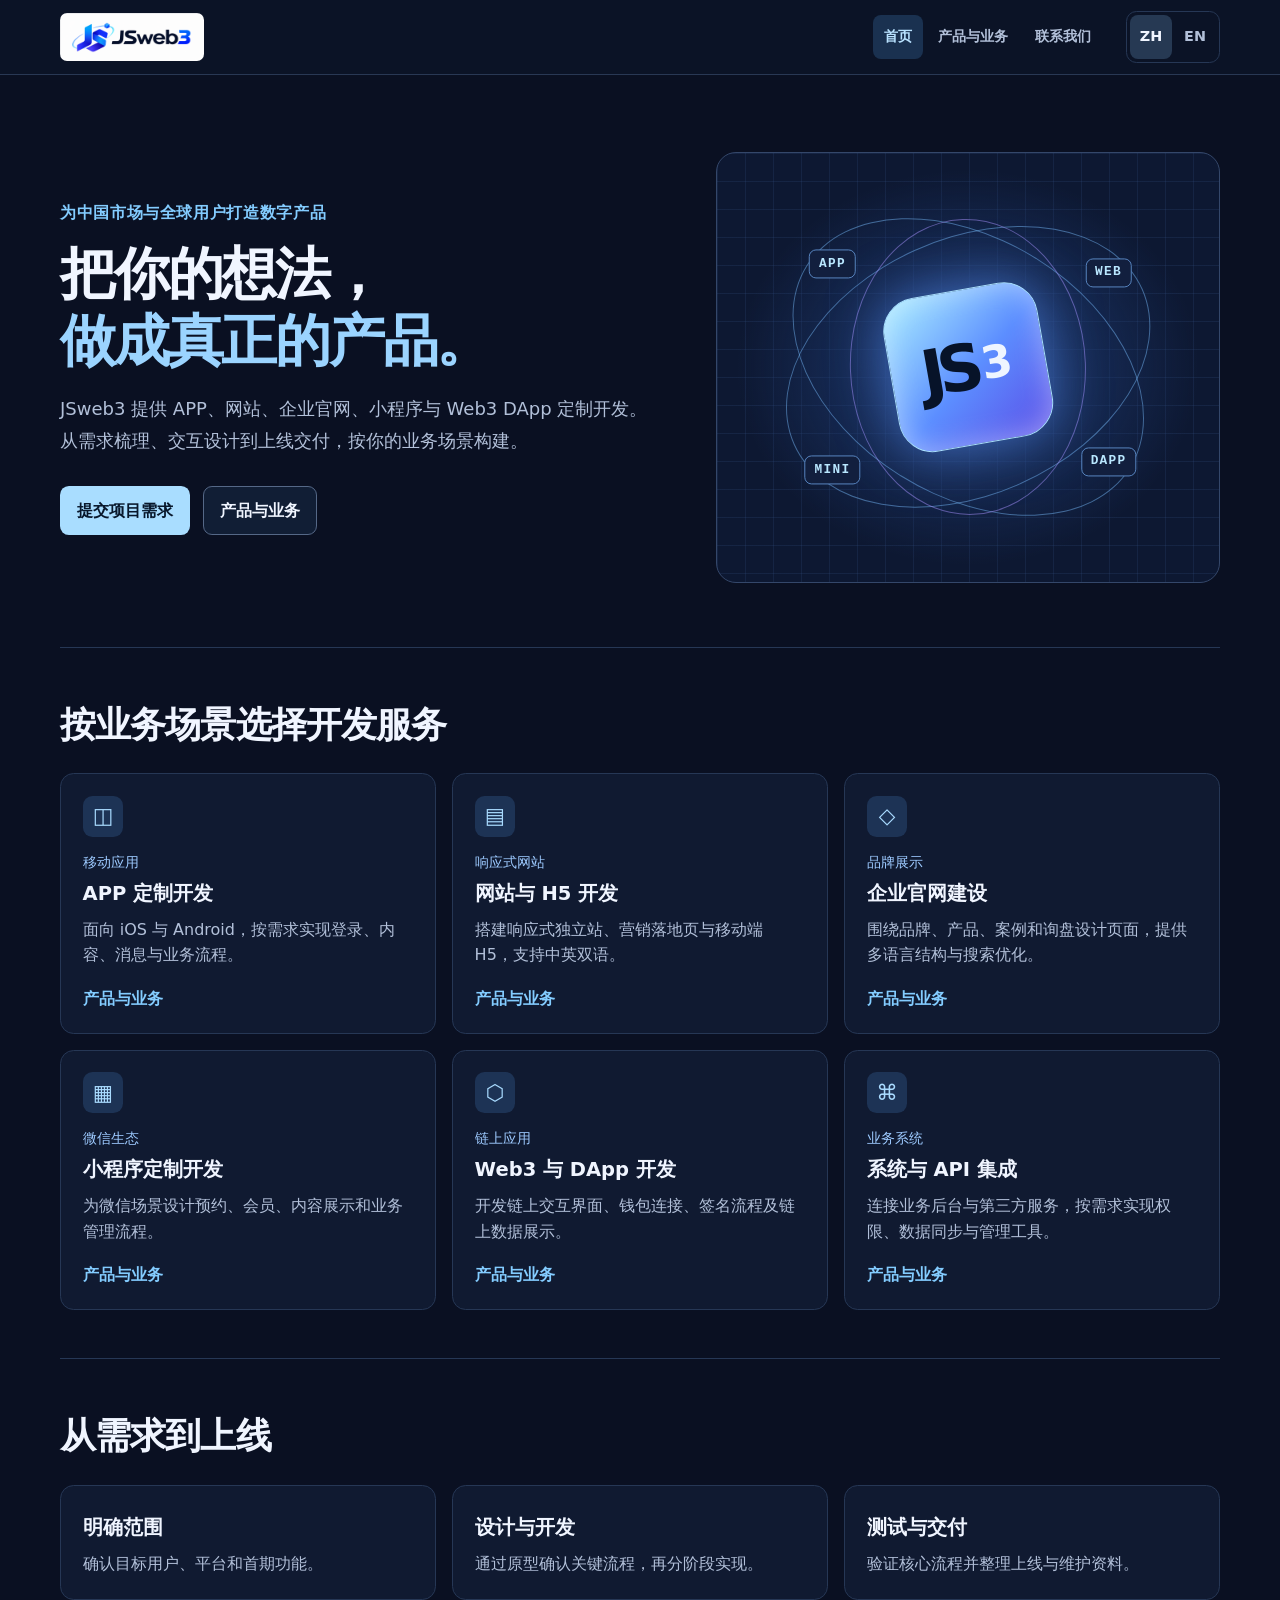
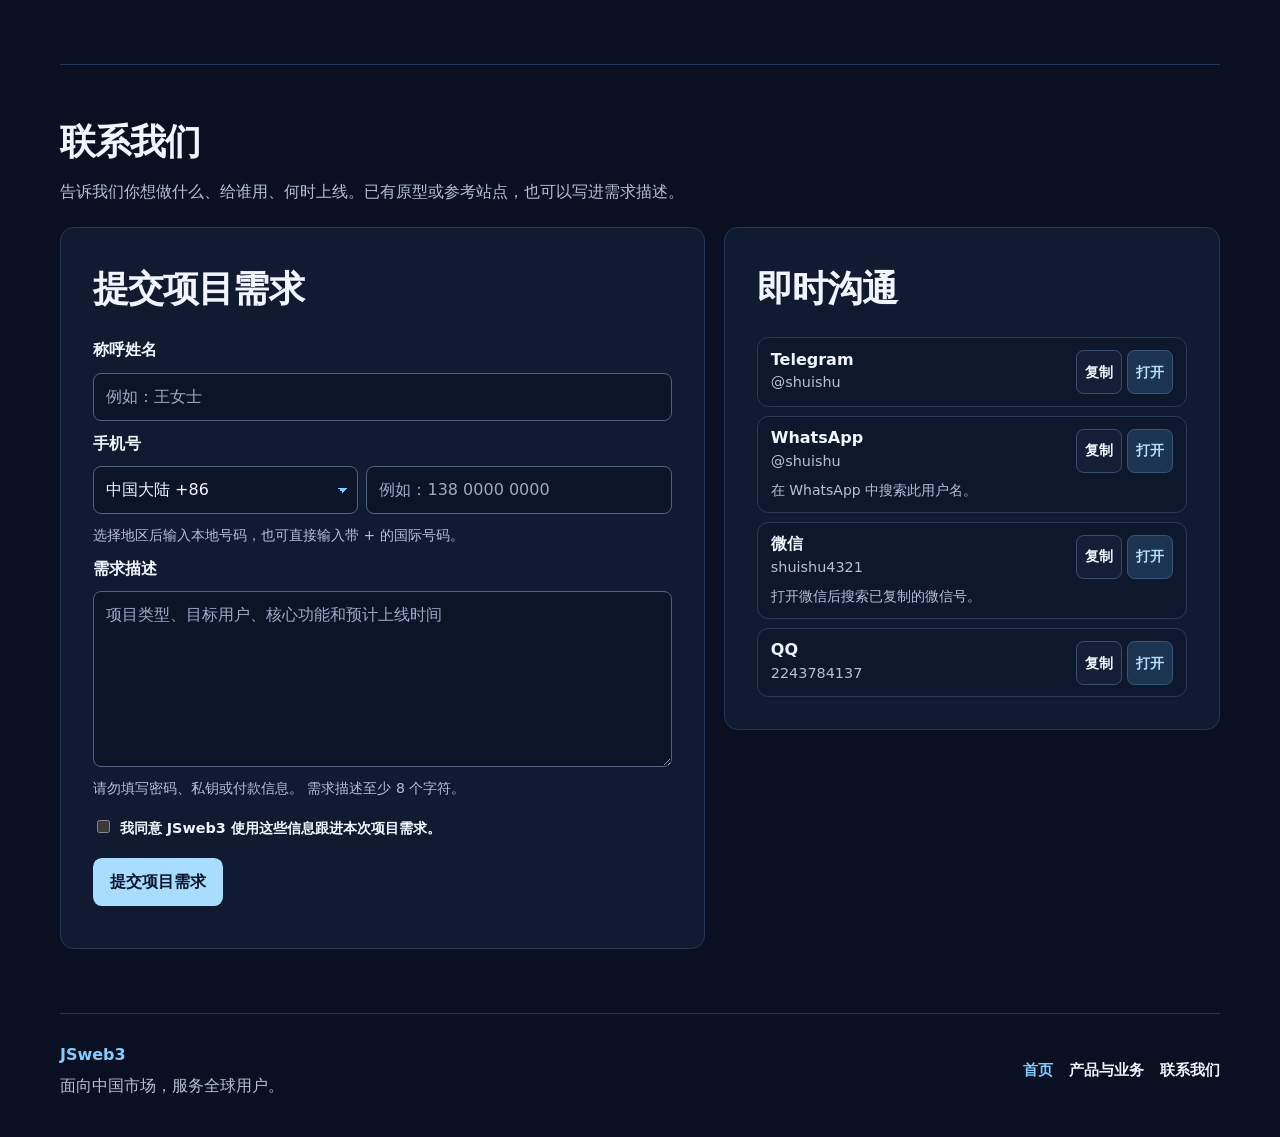
==== commit 83f3da68: "Remove underline from selected navigation links" ====
--- a/site/index.html
+++ b/site/index.html
@@ -3,5 +3,5 @@
 <title>APP、网站与 Web3 定制开发 | JSweb3</title><meta name="description" content="APP、网站、企业官网、小程序和 Web3 DApp 定制开发，面向中国市场及全球用户。"><meta name="keywords" content="APP 定制开发, 网站与 H5 开发, 企业官网建设, 小程序定制开发, Web3 与 DApp 开发, 系统与 API 集成"><meta name="author" content="JSweb3"><meta name="robots" content="index, follow, max-image-preview:large, max-snippet:-1">
 <link rel="canonical" href="https://jsweb3.dev/"><link rel="alternate" hreflang="zh-CN" href="https://jsweb3.dev/"><link rel="alternate" hreflang="en" href="https://jsweb3.dev/en/"><link rel="alternate" hreflang="x-default" href="https://jsweb3.dev/">
 <meta property="og:type" content="website"><meta property="og:site_name" content="JSweb3"><meta property="og:locale" content="zh_CN"><meta property="og:locale:alternate" content="en_US"><meta property="og:title" content="APP、网站与 Web3 定制开发 | JSweb3"><meta property="og:description" content="APP、网站、企业官网、小程序和 Web3 DApp 定制开发，面向中国市场及全球用户。"><meta property="og:url" content="https://jsweb3.dev/"><meta property="og:image" content="https://jsweb3.dev/assets/jsweb3-logo.png"><meta property="og:image:alt" content="JSweb3"><meta name="twitter:card" content="summary_large_image"><meta name="twitter:title" content="APP、网站与 Web3 定制开发 | JSweb3"><meta name="twitter:description" content="APP、网站、企业官网、小程序和 Web3 DApp 定制开发，面向中国市场及全球用户。"><meta name="twitter:image" content="https://jsweb3.dev/assets/jsweb3-logo.png"><meta name="twitter:image:alt" content="JSweb3">
-<link rel="icon" href="./assets/jsweb3-icon.png"><link rel="stylesheet" href="./assets/site.css?v=4"><script type="application/ld+json">{"@context":"https://schema.org","@graph":[{"@type":"Organization","@id":"https://jsweb3.dev/#organization","name":"JSweb3","url":"https://jsweb3.dev","logo":"https://jsweb3.dev/assets/jsweb3-logo.png","areaServed":["China","Worldwide"],"sameAs":["https://t.me/shuishu"]},{"@type":"WebSite","@id":"https://jsweb3.dev/#website","name":"JSweb3","url":"https://jsweb3.dev","inLanguage":["zh-CN","en"],"publisher":{"@id":"https://jsweb3.dev/#organization"}},{"@type":["WebPage"],"@id":"https://jsweb3.dev/#page","url":"https://jsweb3.dev/","name":"APP、网站与 Web3 定制开发 | JSweb3","description":"APP、网站、企业官网、小程序和 Web3 DApp 定制开发，面向中国市场及全球用户。","inLanguage":"zh-CN","isPartOf":{"@id":"https://jsweb3.dev/#website"},"about":{"@id":"https://jsweb3.dev/#organization"}}]}</script></head>
+<link rel="icon" href="./assets/jsweb3-icon.png"><link rel="stylesheet" href="./assets/site.css?v=5"><script type="application/ld+json">{"@context":"https://schema.org","@graph":[{"@type":"Organization","@id":"https://jsweb3.dev/#organization","name":"JSweb3","url":"https://jsweb3.dev","logo":"https://jsweb3.dev/assets/jsweb3-logo.png","areaServed":["China","Worldwide"],"sameAs":["https://t.me/shuishu"]},{"@type":"WebSite","@id":"https://jsweb3.dev/#website","name":"JSweb3","url":"https://jsweb3.dev","inLanguage":["zh-CN","en"],"publisher":{"@id":"https://jsweb3.dev/#organization"}},{"@type":["WebPage"],"@id":"https://jsweb3.dev/#page","url":"https://jsweb3.dev/","name":"APP、网站与 Web3 定制开发 | JSweb3","description":"APP、网站、企业官网、小程序和 Web3 DApp 定制开发，面向中国市场及全球用户。","inLanguage":"zh-CN","isPartOf":{"@id":"https://jsweb3.dev/#website"},"about":{"@id":"https://jsweb3.dev/#organization"}}]}</script></head>
 <body><header class="header"><div class="header-inner"><a href="./" class="brand" aria-label="JSweb3"><img src="./assets/jsweb3-logo.png" alt="JSweb3" width="180" height="60"></a><nav aria-label="首页"><a href="./" aria-current="page">首页</a><a href="./services/">产品与业务</a><a href="./contact/">联系我们</a></nav><div class="languages" role="group" aria-label="选择语言"><a href="./" hreflang="zh-CN" lang="zh-CN" aria-label="简体中文" aria-current="true">ZH</a><a href="./en/" hreflang="en" lang="en" aria-label="English">EN</a></div></div></header><main><section class="hero"><div><p class="eyebrow">为中国市场与全球用户打造数字产品</p><h1>把你的想法，<br><em>做成真正的产品。</em></h1><p class="lead">JSweb3 提供 APP、网站、企业官网、小程序与 Web3 DApp 定制开发。从需求梳理、交互设计到上线交付，按你的业务场景构建。</p><div class="actions"><a class="button primary" href="#brief">提交项目需求</a><a class="button secondary" href="./services/">产品与业务</a></div></div><div class="blueprint" aria-hidden="true"><div class="orbit o1"></div><div class="orbit o2"></div><div class="orbit o3"></div><div class="core">JS<span>3</span></div><span class="node n1">APP</span><span class="node n2">WEB</span><span class="node n3">DAPP</span><span class="node n4">MINI</span></div></section><section class="section"><h2>按业务场景选择开发服务</h2><div class="catalog"><article class="card" id="app"><span class="tile" aria-hidden="true">◫</span><p class="tag">移动应用</p><h3>APP 定制开发</h3><p>面向 iOS 与 Android，按需求实现登录、内容、消息与业务流程。</p><a aria-label="APP 定制开发" href="./services/#app">产品与业务</a></article><article class="card" id="web"><span class="tile" aria-hidden="true">▤</span><p class="tag">响应式网站</p><h3>网站与 H5 开发</h3><p>搭建响应式独立站、营销落地页与移动端 H5，支持中英双语。</p><a aria-label="网站与 H5 开发" href="./services/#web">产品与业务</a></article><article class="card" id="corporate"><span class="tile" aria-hidden="true">◇</span><p class="tag">品牌展示</p><h3>企业官网建设</h3><p>围绕品牌、产品、案例和询盘设计页面，提供多语言结构与搜索优化。</p><a aria-label="企业官网建设" href="./services/#corporate">产品与业务</a></article><article class="card" id="mini-program"><span class="tile" aria-hidden="true">▦</span><p class="tag">微信生态</p><h3>小程序定制开发</h3><p>为微信场景设计预约、会员、内容展示和业务管理流程。</p><a aria-label="小程序定制开发" href="./services/#mini-program">产品与业务</a></article><article class="card" id="dapp"><span class="tile" aria-hidden="true">⬡</span><p class="tag">链上应用</p><h3>Web3 与 DApp 开发</h3><p>开发链上交互界面、钱包连接、签名流程及链上数据展示。</p><a aria-label="Web3 与 DApp 开发" href="./services/#dapp">产品与业务</a></article><article class="card" id="integration"><span class="tile" aria-hidden="true">⌘</span><p class="tag">业务系统</p><h3>系统与 API 集成</h3><p>连接业务后台与第三方服务，按需求实现权限、数据同步与管理工具。</p><a aria-label="系统与 API 集成" href="./services/#integration">产品与业务</a></article></div></section><section class="section process"><h2>从需求到上线</h2><div class="steps"><article><h3>明确范围</h3><p>确认目标用户、平台和首期功能。</p></article><article><h3>设计与开发</h3><p>通过原型确认关键流程，再分阶段实现。</p></article><article><h3>测试与交付</h3><p>验证核心流程并整理上线与维护资料。</p></article></div></section><section aria-labelledby="contact-title"><div class="section contact-intro"><h2 id="contact-title">联系我们</h2><p>告诉我们你想做什么、给谁用、何时上线。已有原型或参考站点，也可以写进需求描述。</p></div><div class="contact-layout"><section class="panel" id="brief"><h2>提交项目需求</h2><form id="brief-form" method="post"><label for="name">称呼姓名</label><input id="name" name="name" autocomplete="name" required maxlength="80" placeholder="例如：王女士"><label for="phone">手机号</label><div class="phone-row"><select id="region" name="region" aria-label="国家或地区"><option value="CN">中国大陆 +86</option><option value="HK">中国香港 +852</option><option value="MO">中国澳门 +853</option><option value="TW">中国台湾 +886</option><option value="US">美国 / 加拿大 +1</option><option value="GB">英国 +44</option><option value="AU">澳大利亚 +61</option><option value="SG">新加坡 +65</option><option value="MY">马来西亚 +60</option><option value="JP">日本 +81</option><option value="KR">韩国 +82</option><option value="IN">印度 +91</option><option value="DE">德国 +49</option><option value="FR">法国 +33</option><option value="AE">阿联酋 +971</option><option value="INT">国际号码</option></select><input id="phone" name="phone" type="tel" inputmode="tel" autocomplete="tel" required maxlength="40" aria-describedby="phone-help" placeholder="例如：138 0000 0000"></div><p class="hint" id="phone-help">选择地区后输入本地号码，也可直接输入带 + 的国际号码。</p><label for="description">需求描述</label><textarea id="description" name="description" rows="6" minlength="8" maxlength="2000" required placeholder="项目类型、目标用户、核心功能和预计上线时间"></textarea><p class="hint">请勿填写密码、私钥或付款信息。 需求描述至少 8 个字符。</p><label class="consent"><input type="checkbox" name="consent" required> <span>我同意 JSweb3 使用这些信息跟进本次项目需求。</span></label><div hidden><label>Website<input name="website" tabindex="-1" autocomplete="off"></label></div><button class="button primary" type="submit">提交项目需求</button><p class="status" id="form-status" role="status"></p></form></section><aside class="panel channels"><h2>即时沟通</h2><div class="channel-grid"><div class="channel"><div class="channel-details"><strong>Telegram</strong><span>@shuishu</span></div><div class="channel-actions"><button type="button" data-copy="@shuishu" aria-label="复制 Telegram">复制</button><a href="https://t.me/shuishu" aria-label="打开 Telegram" target="_blank" rel="noopener noreferrer">打开</a></div></div><div class="channel"><div class="channel-details"><strong>WhatsApp</strong><span>@shuishu</span></div><div class="channel-actions"><button type="button" data-copy="@shuishu" aria-label="复制 WhatsApp">复制</button><a href="https://web.whatsapp.com/" aria-label="打开 WhatsApp" target="_blank" rel="noopener noreferrer">打开</a></div><small class="channel-hint">在 WhatsApp 中搜索此用户名。</small></div><div class="channel"><div class="channel-details"><strong>微信</strong><span>shuishu4321</span></div><div class="channel-actions"><button type="button" data-copy="shuishu4321" aria-label="复制 WeChat">复制</button><a href="weixin://" aria-label="打开 WeChat" data-copy-on-open="shuishu4321">打开</a></div><small class="channel-hint">打开微信后搜索已复制的微信号。</small></div><div class="channel"><div class="channel-details"><strong>QQ</strong><span>2243784137</span></div><div class="channel-actions"><button type="button" data-copy="2243784137" aria-label="复制 QQ">复制</button><a href="https://wpa.qq.com/msgrd?v=3&amp;uin=2243784137&amp;site=qq&amp;menu=yes" aria-label="打开 QQ" target="_blank" rel="noopener noreferrer">打开</a></div></div></div><p class="status" id="copy-status" role="status"></p></aside></div><dialog id="brief-success" aria-labelledby="brief-success-title" aria-describedby="brief-success-description"><div class="receipt-mark" aria-hidden="true">✓</div><h2 id="brief-success-title">提交成功</h2><p id="brief-success-description">需求已保存，我们会按你提供的方式联系你。</p><dl class="receipt-reference"><dt>需求编号</dt><dd id="brief-success-id"></dd></dl><form method="dialog"><button class="button primary" autofocus>完成</button></form></dialog><script type="application/json" id="messages">{"copied":"已复制","copyFail":"复制失败，请手动选中账号。","badName":"请输入你的称呼。","badPhone":"请输入有效格式的手机号。","badDescription":"请填写至少 8 个字符的需求描述。","badConsent":"请勾选同意后再提交。","sending":"正在提交…","sent":"需求已保存，我们会按你提供的方式联系你。","failed":"暂时无法提交。请稍后重试，或使用即时联系方式。","limited":"提交次数较多，请稍后重试。","submit":"提交项目需求","reference":"需求编号"}</script><script type="module" src="./assets/contact.mjs?v=3"></script></section></main><footer><div><a class="footer-brand" href="./">JSweb3</a><p>面向中国市场，服务全球用户。</p></div><nav aria-label="页脚导航"><a href="./" aria-current="page">首页</a><a href="./services/">产品与业务</a><a href="./contact/">联系我们</a></nav></footer></body></html>
--- a/site/assets/site.css
+++ b/site/assets/site.css
@@ -45,7 +45,7 @@
 }
 .header nav a { color: var(--muted); white-space: nowrap }
 .header nav a:hover, .languages a:hover { color: var(--text); background: #1c2b47 }
-.header nav a[aria-current="page"] { background: #1a3150; color: #b9e2ff; box-shadow: inset 0 -2px #77bdf6 }
+.header nav a[aria-current="page"] { background: #1a3150; color: #b9e2ff }
 .languages { gap: 2px; padding: 3px; border: 1px solid var(--line); border-radius: .65rem; color: var(--muted) }
 .languages a { min-width: 42px; padding: 0 .45rem }
 .languages a[aria-current] { color: var(--text); background: #263953 }
